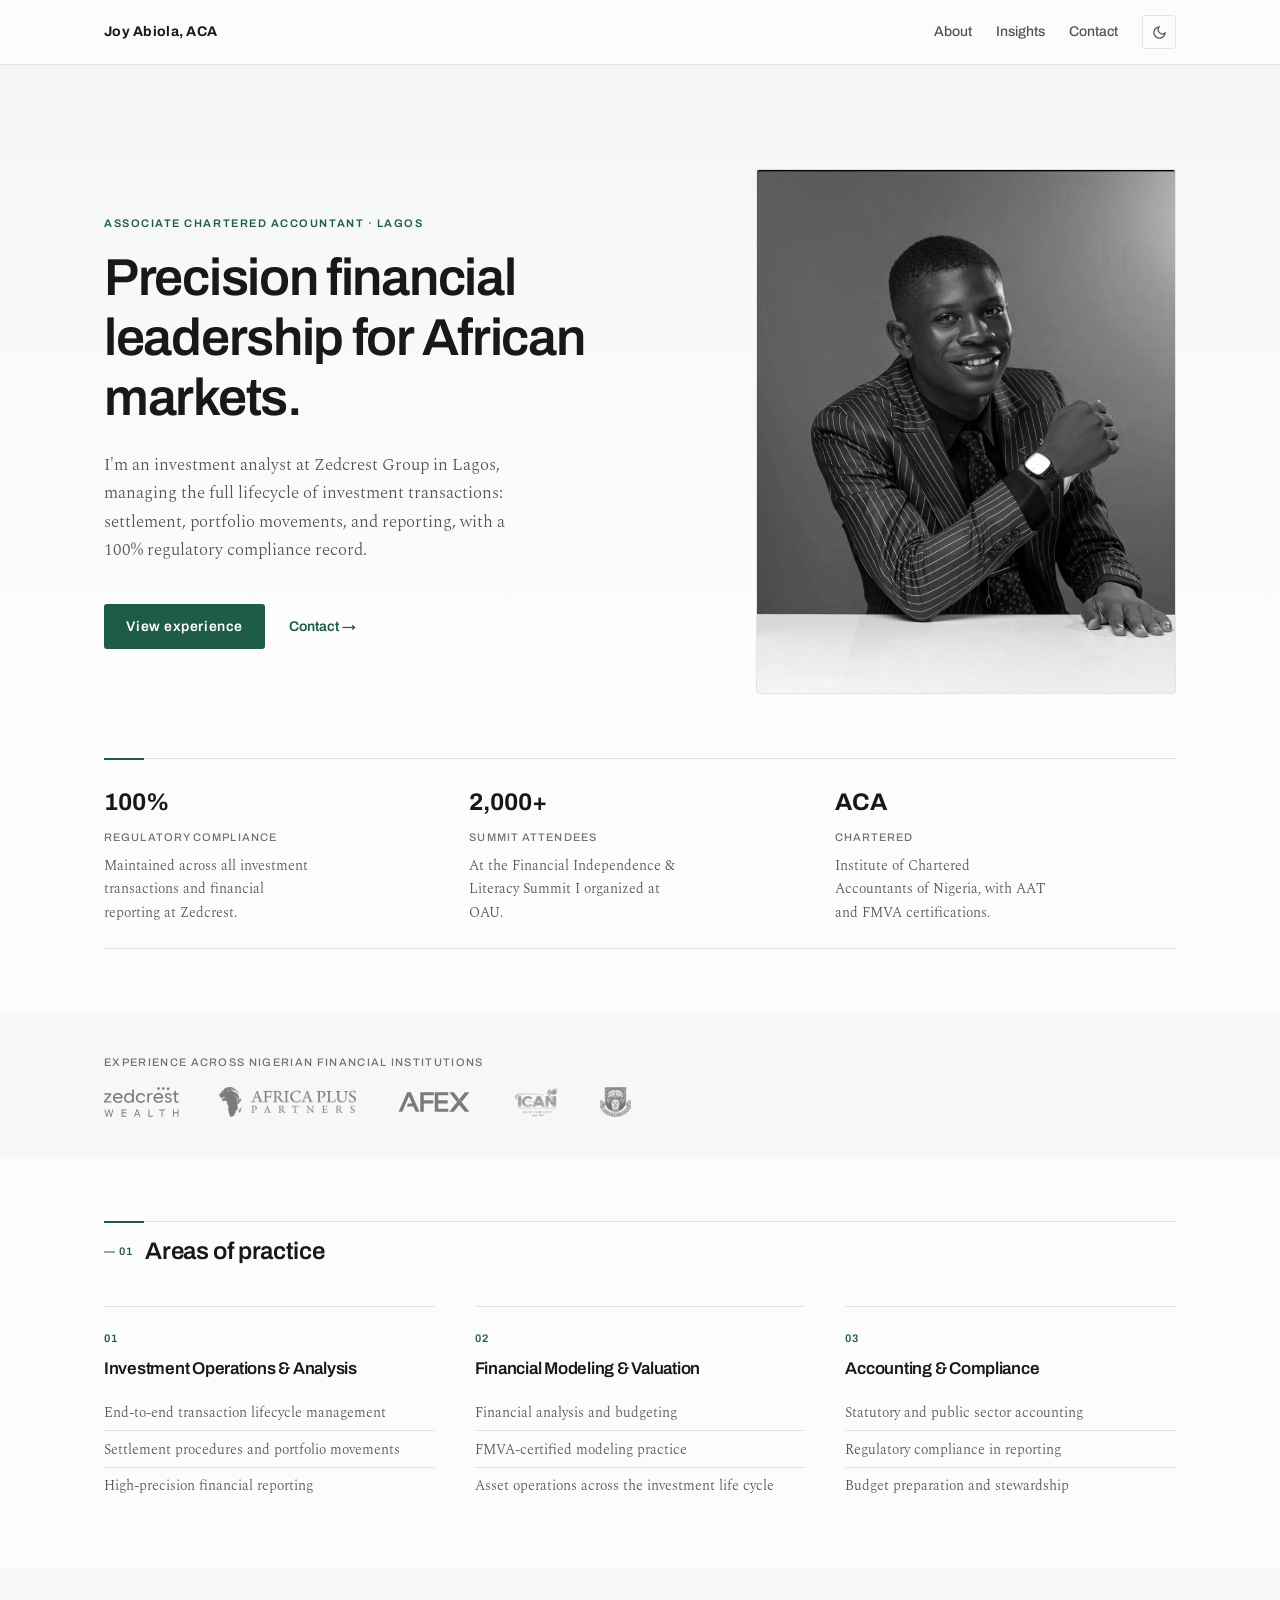
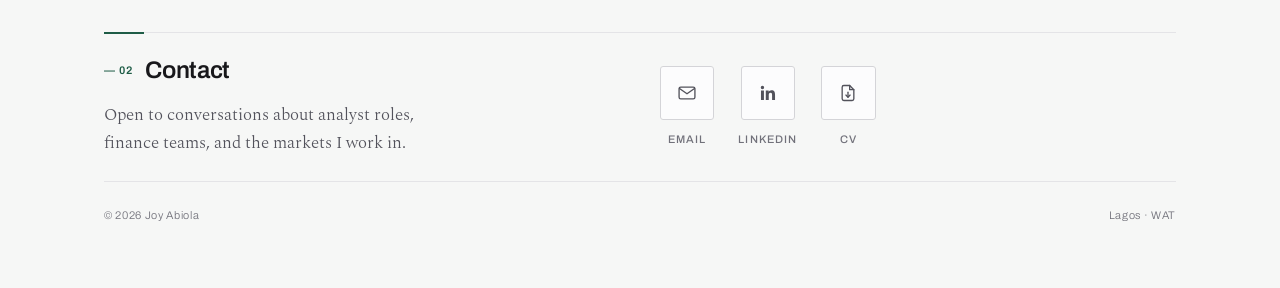
==== index.html @ 4221299c "Add real contact email and CV PDF" ====
<!DOCTYPE html>
<html lang="en">
<head>
  <meta charset="UTF-8">
  <meta name="viewport" content="width=device-width, initial-scale=1.0">
  <title>Joy Abiola, ACA — Investment Analyst, Lagos</title>
  <meta name="description" content="Joy Abiola is a chartered accountant and investment analyst at Zedcrest Group, Lagos, managing investment operations with rigorous compliance and high-precision reporting.">
  <meta property="og:title" content="Joy Abiola, ACA — Investment Analyst">
  <meta property="og:description" content="Chartered accountant and investment analyst at Zedcrest Group, Lagos.">
  <meta property="og:type" content="website">
  <link rel="icon" href="data:image/svg+xml,%3Csvg xmlns='http://www.w3.org/2000/svg' viewBox='0 0 32 32'%3E%3Crect width='32' height='32' rx='4' fill='%231e5c46'/%3E%3Ctext x='16' y='21.5' font-family='Archivo,sans-serif' font-size='13' font-weight='700' fill='white' text-anchor='middle'%3EJA%3C/text%3E%3C/svg%3E">
  <link rel="preconnect" href="https://fonts.googleapis.com">
  <link rel="preconnect" href="https://fonts.gstatic.com" crossorigin>
  <link href="https://fonts.googleapis.com/css2?family=Archivo:wght@500;600;700&family=Spectral:ital,wght@0,300;0,400;1,400&display=swap" rel="stylesheet">
  <link rel="stylesheet" href="styles.css">
  <script>
    // Apply saved theme before paint to avoid a flash.
    document.documentElement.dataset.theme = localStorage.getItem("theme") || "light";
  </script>
</head>
<body>

  <header class="site-header">
    <div class="wrap">
      <a class="wordmark" href="index.html">Joy Abiola, ACA</a>
      <nav class="site-nav" aria-label="Primary">
        <a href="about.html">About</a>
        <a href="insights.html">Insights</a>
        <a href="#contact">Contact</a>
        <button class="theme-toggle" type="button" aria-label="Toggle dark mode">
          <svg class="icon-moon" width="15" height="15" viewBox="0 0 24 24" fill="none" stroke="currentColor" stroke-width="2" stroke-linecap="round" aria-hidden="true"><path d="M21 12.8A9 9 0 1 1 11.2 3a7 7 0 0 0 9.8 9.8z"/></svg>
          <svg class="icon-sun" width="15" height="15" viewBox="0 0 24 24" fill="none" stroke="currentColor" stroke-width="2" stroke-linecap="round" aria-hidden="true"><circle cx="12" cy="12" r="4"/><path d="M12 2v2M12 20v2M4.9 4.9l1.4 1.4M17.7 17.7l1.4 1.4M2 12h2M20 12h2M4.9 19.1l1.4-1.4M17.7 6.3l1.4-1.4"/></svg>
        </button>
      </nav>
    </div>
  </header>

  <main>
    <section class="hero">
      <div class="wrap">
        <div class="hero-grid">
          <div>
            <p class="eyebrow reveal">Associate Chartered Accountant · Lagos</p>
            <h1 class="reveal">Precision financial leadership for African markets.</h1>
            <p class="lede reveal">I'm an investment analyst at Zedcrest Group in Lagos, managing the full lifecycle of investment transactions: settlement, portfolio movements, and reporting, with a 100% regulatory compliance record.</p>
            <div class="hero-actions reveal">
              <a class="btn" href="about.html">View experience</a>
              <a class="text-link" href="#contact">Contact →</a>
            </div>
          </div>
          <figure class="portrait reveal">
            <img src="assets/portrait.jpg" alt="Portrait of Joy Abiola" onerror="this.classList.add('missing')">
            <div class="portrait-fallback" aria-hidden="true">
              <span class="monogram">JA</span>
              <span class="caption">Portrait forthcoming</span>
            </div>
          </figure>
        </div>

        <dl class="stats rule-total">
          <div class="stat">
            <dt class="label">Regulatory compliance</dt>
            <dd class="value num">100%</dd>
            <dd class="context">Maintained across all investment transactions and financial reporting at Zedcrest.</dd>
          </div>
          <div class="stat">
            <dt class="label">Summit attendees</dt>
            <dd class="value num">2,000+</dd>
            <dd class="context">At the Financial Independence &amp; Literacy Summit I organized at OAU.</dd>
          </div>
          <div class="stat">
            <dt class="label">Chartered</dt>
            <dd class="value">ACA</dd>
            <dd class="context">Institute of Chartered Accountants of Nigeria, with AAT and FMVA certifications.</dd>
          </div>
        </dl>
      </div>
    </section>

    <section class="affiliations band">
      <div class="wrap">
        <p class="label">Experience across Nigerian financial institutions</p>
        <ul class="logo-row">
          <li><img src="assets/logos/zedcrest.svg" alt="Zedcrest Wealth"></li>
          <li><img src="assets/logos/africa-plus-partners.png" alt="Africa Plus Partners"></li>
          <li><img src="assets/logos/afex.svg" alt="AFEX"></li>
          <li><img src="assets/logos/ican.png" class="crest" alt="ICAN, Institute of Chartered Accountants of Nigeria"></li>
          <li><img src="assets/logos/oau.png" class="crest" alt="Obafemi Awolowo University"></li>
        </ul>
      </div>
    </section>

    <section class="section">
      <div class="wrap">
        <div class="section-head rule-total">
          <h2><span class="section-num">— 01</span>Areas of practice</h2>
        </div>
        <div class="pillars">
          <div class="pillar">
            <span class="index num">01</span>
            <h3>Investment Operations &amp; Analysis</h3>
            <ul>
              <li>End-to-end transaction lifecycle management</li>
              <li>Settlement procedures and portfolio movements</li>
              <li>High-precision financial reporting</li>
            </ul>
          </div>
          <div class="pillar">
            <span class="index num">02</span>
            <h3>Financial Modeling &amp; Valuation</h3>
            <ul>
              <li>Financial analysis and budgeting</li>
              <li>FMVA-certified modeling practice</li>
              <li>Asset operations across the investment life cycle</li>
            </ul>
          </div>
          <div class="pillar">
            <span class="index num">03</span>
            <h3>Accounting &amp; Compliance</h3>
            <ul>
              <li>Statutory and public sector accounting</li>
              <li>Regulatory compliance in reporting</li>
              <li>Budget preparation and stewardship</li>
            </ul>
          </div>
        </div>
      </div>
    </section>

    <section class="contact band" id="contact">
      <div class="wrap">
        <div class="contact-grid rule-total">
          <div>
            <h2><span class="section-num">— 02</span>Contact</h2>
            <p class="note">Open to conversations about analyst roles, finance teams, and the markets I work in.</p>
          </div>
          <div>
            <ul class="contact-icons">
              <li>
                    <a href="mailto:joyoabiola@gmail.com" aria-label="Email Joy">
                  <span class="tile"><svg width="20" height="20" viewBox="0 0 24 24" fill="none" stroke="currentColor" stroke-width="1.6" stroke-linecap="round" stroke-linejoin="round" aria-hidden="true"><rect x="2.5" y="5" width="19" height="14" rx="2"/><path d="m3 6.5 9 6.5 9-6.5"/></svg></span>
                  <span class="caption">Email</span>
                </a>
              </li>
              <li>
                <a href="https://www.linkedin.com/in/joy-abiola-a35699190" rel="noopener" aria-label="Joy on LinkedIn">
                  <span class="tile"><svg width="20" height="20" viewBox="0 0 24 24" fill="currentColor" aria-hidden="true"><path d="M20.45 20.45h-3.55v-5.57c0-1.33-.03-3.04-1.85-3.04-1.86 0-2.14 1.45-2.14 2.94v5.67H9.35V9h3.41v1.56h.05c.48-.9 1.64-1.85 3.37-1.85 3.6 0 4.27 2.37 4.27 5.46v6.28zM5.34 7.43a2.06 2.06 0 1 1 0-4.12 2.06 2.06 0 0 1 0 4.12zM7.12 20.45H3.56V9h3.56v11.45z"/></svg></span>
                  <span class="caption">LinkedIn</span>
                </a>
              </li>
              <li>
                    <a href="assets/cv-joy-abiola.pdf" download aria-label="Download Joy's CV as PDF">
                  <span class="tile"><svg width="20" height="20" viewBox="0 0 24 24" fill="none" stroke="currentColor" stroke-width="1.6" stroke-linecap="round" stroke-linejoin="round" aria-hidden="true"><path d="M14 3H7a2 2 0 0 0-2 2v14a2 2 0 0 0 2 2h10a2 2 0 0 0 2-2V8z"/><path d="M14 3v5h5"/><path d="M12 11v6"/><path d="m9.5 14.5 2.5 2.5 2.5-2.5"/></svg></span>
                  <span class="caption">CV</span>
                </a>
              </li>
            </ul>
          </div>
        </div>
        <div class="colophon">
          <span>© 2026 Joy Abiola</span>
          <span>Lagos · WAT</span>
        </div>
      </div>
    </section>
  </main>

  <script src="main.js"></script>
</body>
</html>
---- styles.css ----
/* ============================================================
   Joy Abiola, ACA — portfolio
   Tokens first; both themes share one system.
   ============================================================ */

:root {
  --bg: #fcfcfd;
  --surface: #f4f4f5;
  --border: #e4e4e7;
  --border-strong: #d4d4d8;
  --ink: #18181b;
  --ink-2: #52525b;
  --ink-3: #71717a;
  --accent: #1e5c46;
  --on-accent: #ffffff;
  --accent-soft: #eaf2ee;
  --band: #f6f7f6;
  --wash: rgba(30, 92, 70, 0.035);

  --font-display: "Archivo", sans-serif;
  --font-body: "Spectral", serif;

  --text-xs: 0.6875rem;   /* 11px — labels, eyebrows */
  --text-sm: 0.875rem;    /* 14px — nav, buttons, meta */
  --text-md: 1.0625rem;   /* 17px — body */
  --text-lg: 1.5rem;      /* 24px — section titles, stats */
  --text-xl: clamp(2.25rem, 5vw, 3.25rem); /* hero */

  --space-1: 0.5rem;
  --space-2: 1rem;
  --space-3: 1.5rem;
  --space-4: 2.5rem;
  --space-5: 4rem;
  --space-6: 6.5rem;

  --max-w: 70rem;
  --radius: 3px;
}

[data-theme="dark"] {
  --bg: #101418;
  --surface: #161b20;
  --border: #262b31;
  --border-strong: #343b42;
  --ink: #f4f4f2;
  --ink-2: #a1a1aa;
  --ink-3: #7c7c85;
  --accent: #8fbfa8;
  --on-accent: #0c1511;
  --accent-soft: #1a2420;
  --band: #141a18;
  --wash: rgba(143, 191, 168, 0.04);
}

/* ---------- base ---------- */

* { box-sizing: border-box; margin: 0; padding: 0; }

html { scroll-behavior: smooth; }

body {
  background: var(--bg);
  color: var(--ink);
  font-family: var(--font-body);
  font-size: var(--text-md);
  font-weight: 300;
  line-height: 1.65;
  -webkit-font-smoothing: antialiased;
  transition: background-color 200ms ease, color 200ms ease;
}

h1, h2, h3 {
  font-family: var(--font-display);
  font-weight: 600;
  letter-spacing: -0.015em;
  line-height: 1.15;
}

a { color: inherit; }

a:focus-visible, button:focus-visible {
  outline: 2px solid var(--accent);
  outline-offset: 3px;
  border-radius: 2px;
}

.wrap {
  max-width: var(--max-w);
  margin: 0 auto;
  padding: 0 var(--space-3);
}

/* Ledger rules — a single hairline opens each section, with a short
   accent tick marking its start; hairlines carry rows of figures. */
.rule-total {
  border-top: 1px solid var(--border);
  position: relative;
}
.rule-total::after {
  content: "";
  position: absolute;
  top: -1px;
  left: 0;
  width: 2.5rem;
  border-top: 2px solid var(--accent);
}

.eyebrow {
  font-family: var(--font-display);
  font-size: var(--text-xs);
  font-weight: 600;
  letter-spacing: 0.14em;
  text-transform: uppercase;
  color: var(--accent);
}

.num { font-variant-numeric: tabular-nums; }

/* ---------- header ---------- */

.site-header {
  border-bottom: 1px solid var(--border);
  background: var(--bg);
}

.site-header .wrap {
  display: flex;
  align-items: center;
  gap: var(--space-3);
  height: 4rem;
}

.wordmark {
  font-family: var(--font-display);
  font-size: var(--text-sm);
  font-weight: 700;
  letter-spacing: 0.02em;
  text-decoration: none;
  margin-right: auto;
  white-space: nowrap;
}

.site-nav {
  display: flex;
  align-items: center;
  gap: var(--space-3);
}

.site-nav a {
  font-family: var(--font-display);
  font-size: var(--text-sm);
  font-weight: 500;
  text-decoration: none;
  color: var(--ink-2);
  transition: color 150ms ease;
}

.site-nav a:hover { color: var(--ink); }

.site-nav a[aria-current="page"] { color: var(--ink); }

.theme-toggle {
  display: inline-flex;
  align-items: center;
  justify-content: center;
  width: 2.1rem;
  height: 2.1rem;
  border: 1px solid var(--border);
  border-radius: var(--radius);
  background: transparent;
  color: var(--ink-2);
  cursor: pointer;
  transition: border-color 150ms ease, color 150ms ease;
}

.theme-toggle:hover { border-color: var(--border-strong); color: var(--ink); }

.theme-toggle .icon-sun { display: none; }
[data-theme="dark"] .theme-toggle .icon-sun { display: block; }
[data-theme="dark"] .theme-toggle .icon-moon { display: none; }

/* ---------- buttons ---------- */

.btn {
  display: inline-block;
  font-family: var(--font-display);
  font-size: var(--text-sm);
  font-weight: 600;
  letter-spacing: 0.04em;
  text-decoration: none;
  padding: 0.7rem 1.4rem;
  border-radius: var(--radius);
  background: var(--accent);
  color: var(--on-accent);
  transition: opacity 150ms ease, transform 150ms ease;
}

.btn:hover { opacity: 0.9; }
.btn:active { transform: translateY(1px); }

.btn-quiet {
  background: transparent;
  color: var(--ink);
  border: 1px solid var(--border-strong);
}

.btn-quiet:hover { border-color: var(--ink-3); opacity: 1; }

.text-link {
  font-family: var(--font-display);
  font-size: var(--text-sm);
  font-weight: 600;
  color: var(--accent);
  text-decoration: none;
}

.text-link:hover { text-decoration: underline; text-underline-offset: 3px; }

/* ---------- hero ---------- */

.hero {
  padding: var(--space-6) 0 var(--space-5);
  background: linear-gradient(180deg, var(--wash), transparent 60%);
}

/* Tinted bands — alternating section backgrounds, full-bleed */
.band { background: var(--band); }

.hero-grid {
  display: grid;
  grid-template-columns: 7fr 5fr;
  gap: var(--space-5);
  align-items: center;
}

.hero .eyebrow { margin-bottom: var(--space-2); }

.hero h1 {
  font-size: var(--text-xl);
  letter-spacing: -0.025em;
  margin-bottom: var(--space-3);
  max-width: 18ch;
}

.hero .lede {
  color: var(--ink-2);
  max-width: 46ch;
  margin-bottom: var(--space-4);
}

.hero-actions {
  display: flex;
  align-items: center;
  gap: var(--space-3);
  flex-wrap: wrap;
}

.portrait {
  position: relative;
  aspect-ratio: 4 / 5;
  background: var(--surface);
  border: 1px solid var(--border);
  border-radius: var(--radius);
  overflow: hidden;
  display: flex;
  align-items: center;
  justify-content: center;
}

.portrait img {
  width: 100%;
  height: 100%;
  object-fit: cover;
  filter: grayscale(100%) contrast(1.03);
}

.portrait-fallback {
  position: absolute;
  inset: 0;
  display: flex;
  flex-direction: column;
  align-items: center;
  justify-content: center;
  gap: var(--space-1);
  color: var(--ink-3);
}

.portrait-fallback .monogram {
  font-family: var(--font-display);
  font-size: 3rem;
  font-weight: 700;
  letter-spacing: 0.02em;
  color: var(--accent);
}

.portrait-fallback .caption {
  font-family: var(--font-display);
  font-size: var(--text-xs);
  letter-spacing: 0.12em;
  text-transform: uppercase;
}

.portrait img ~ .portrait-fallback { display: none; }
.portrait img.missing { display: none; }
.portrait img.missing ~ .portrait-fallback { display: flex; }

/* ---------- stat row (ledger line) ---------- */

.stats {
  margin-top: var(--space-5);
  padding-top: var(--space-3);
  padding-bottom: var(--space-3);
  border-bottom: 1px solid var(--border);
  display: grid;
  grid-template-columns: repeat(3, 1fr);
  gap: var(--space-3);
}

.stat { display: flex; flex-direction: column; }
.stat .value { order: -1; } /* figure above its label, ledger-style */

.stat .value {
  font-family: var(--font-display);
  font-size: var(--text-lg);
  font-weight: 700;
  font-variant-numeric: tabular-nums;
}

.stat .label {
  font-family: var(--font-display);
  font-size: var(--text-xs);
  font-weight: 500;
  letter-spacing: 0.1em;
  text-transform: uppercase;
  color: var(--ink-3);
  margin-top: 0.35rem;
}

.stat .context {
  font-size: var(--text-sm);
  color: var(--ink-2);
  margin-top: var(--space-1);
  max-width: 30ch;
}

/* ---------- affiliations ---------- */

.affiliations { padding: var(--space-4) 0; }

.affiliations .label {
  font-family: var(--font-display);
  font-size: var(--text-xs);
  font-weight: 500;
  letter-spacing: 0.12em;
  text-transform: uppercase;
  color: var(--ink-3);
  margin-bottom: var(--space-2);
}

.affiliations ul {
  list-style: none;
  display: flex;
  flex-wrap: wrap;
  column-gap: var(--space-4);
  row-gap: var(--space-2);
}

.affiliations li {
  font-family: var(--font-display);
  font-size: var(--text-sm);
  font-weight: 600;
  letter-spacing: 0.06em;
  text-transform: uppercase;
  color: var(--ink-2);
}

/* Mixed-style brand marks unified as ink silhouettes; white in dark mode */
.logo-row { align-items: center; }

.logo-row img {
  display: block;
  height: 1.9rem;
  width: auto;
  filter: grayscale(1) brightness(0) opacity(0.5);
  transition: filter 150ms ease;
}

.logo-row li:hover img { filter: grayscale(1) brightness(0) opacity(0.8); }

[data-theme="dark"] .logo-row img {
  filter: grayscale(1) brightness(0) invert(1) opacity(0.55);
}

[data-theme="dark"] .logo-row li:hover img {
  filter: grayscale(1) brightness(0) invert(1) opacity(0.85);
}

/* Detailed crests lose legibility as flat silhouettes — keep their
   internal contrast, just desaturated (inverted to light in dark mode) */
.logo-row img.crest { filter: grayscale(1) opacity(0.55); }
.logo-row li:hover img.crest { filter: grayscale(1) opacity(0.85); }

[data-theme="dark"] .logo-row img.crest {
  filter: grayscale(1) invert(1) opacity(0.6);
}

[data-theme="dark"] .logo-row li:hover img.crest {
  filter: grayscale(1) invert(1) opacity(0.9);
}

/* ---------- sections ---------- */

.section { padding: var(--space-5) 0; }

.section-head {
  display: flex;
  align-items: baseline;
  justify-content: space-between;
  gap: var(--space-3);
  padding-top: var(--space-2);
  margin-bottom: var(--space-4);
}

.section-head h2 { font-size: var(--text-lg); }

.section-num {
  font-family: var(--font-display);
  font-size: var(--text-xs);
  font-weight: 600;
  letter-spacing: 0.1em;
  color: var(--accent);
  font-variant-numeric: tabular-nums;
  margin-right: 0.75rem;
  vertical-align: 0.35em;
}

/* ---------- competencies ---------- */

.pillars {
  display: grid;
  grid-template-columns: repeat(3, 1fr);
  gap: var(--space-4);
}

.pillar {
  border-top: 1px solid var(--border);
  padding-top: var(--space-2);
}

.pillar .index {
  font-family: var(--font-display);
  font-size: var(--text-xs);
  font-weight: 600;
  letter-spacing: 0.1em;
  color: var(--accent);
  font-variant-numeric: tabular-nums;
}

.pillar h3 {
  font-size: var(--text-md);
  margin: var(--space-1) 0 var(--space-2);
}

.pillar ul { list-style: none; }

.pillar li {
  font-size: var(--text-sm);
  color: var(--ink-2);
  padding: 0.4rem 0;
  border-bottom: 1px solid var(--border);
}

.pillar li:last-child { border-bottom: none; }

/* ---------- about: intro ---------- */

.about-intro {
  display: grid;
  grid-template-columns: 5fr 7fr;
  gap: var(--space-5);
  align-items: start;
}

.pull-quote {
  font-family: var(--font-body);
  font-style: italic;
  font-weight: 400;
  font-size: var(--text-lg);
  line-height: 1.4;
  color: var(--ink);
  border-left: 2px solid var(--accent);
  padding-left: var(--space-3);
}

.pull-quote cite {
  display: block;
  margin-top: var(--space-2);
  font-style: normal;
}

.pull-quote cite a {
  font-family: var(--font-display);
  font-size: var(--text-xs);
  font-weight: 600;
  letter-spacing: 0.08em;
  text-transform: uppercase;
  color: var(--ink-3);
  text-decoration: none;
}

.pull-quote cite a:hover { color: var(--accent); }

.about-narrative p { margin-bottom: var(--space-3); color: var(--ink-2); }
.about-narrative p:first-child { color: var(--ink); }


/* ---------- about: timeline ---------- */

.timeline { list-style: none; }

.timeline > li {
  display: grid;
  grid-template-columns: 3fr 9fr;
  gap: var(--space-3);
  padding: var(--space-3) 0;
  border-top: 1px solid var(--border);
}

.timeline .when {
  font-family: var(--font-display);
  font-size: var(--text-sm);
  font-weight: 600;
  color: var(--ink-3);
  letter-spacing: 0.04em;
  font-variant-numeric: tabular-nums;
}

.timeline h3 { font-size: var(--text-md); }

.timeline .org {
  font-family: var(--font-display);
  font-size: var(--text-sm);
  font-weight: 500;
  color: var(--accent);
  margin-top: 0.15rem;
}

.timeline ul {
  list-style: none;
  margin-top: var(--space-1);
}

.timeline ul li {
  font-size: var(--text-sm);
  color: var(--ink-2);
  padding: 0.25rem 0;
}

/* ---------- recognition ledger & insights ---------- */

.rec-tag {
  font-family: var(--font-display);
  font-size: var(--text-xs);
  font-weight: 600;
  letter-spacing: 0.12em;
  text-transform: uppercase;
  color: var(--accent);
}

/* Recognition rows with photo evidence: tag | content | thumbnails */
.timeline > li.has-photos { grid-template-columns: 3fr 6fr 3fr; }

.row-photos {
  display: flex;
  gap: var(--space-1);
  justify-content: flex-end;
  align-items: flex-start;
  flex-wrap: wrap;
}

.row-photos img {
  width: 4.5rem;
  height: 4.5rem;
  object-fit: cover;
  border: 1px solid var(--border);
  border-radius: var(--radius);
  filter: grayscale(100%) contrast(1.03);
  transition: filter 200ms ease, transform 200ms ease;
}

.row-photos img:hover {
  filter: grayscale(0%);
  transform: scale(1.04);
}

.row-photos img { cursor: zoom-in; }

/* ---------- lightbox ---------- */

.lightbox {
  position: fixed;
  inset: 0;
  z-index: 100;
  display: none;
  align-items: center;
  justify-content: center;
  gap: var(--space-2);
  padding: var(--space-3);
  background: rgba(10, 12, 14, 0.88);
}

.lightbox.open { display: flex; }

.lightbox figure {
  display: flex;
  flex-direction: column;
  align-items: center;
  gap: var(--space-2);
  max-width: min(64rem, 90vw);
}

.lightbox img {
  max-width: 100%;
  max-height: 80vh;
  border-radius: var(--radius);
}

.lightbox figcaption {
  font-family: var(--font-display);
  font-size: var(--text-sm);
  color: #d4d4d8;
  text-align: center;
  max-width: 52ch;
}

.lightbox button {
  background: transparent;
  border: 1px solid rgba(255, 255, 255, 0.3);
  border-radius: var(--radius);
  color: #f4f4f2;
  font-size: 1.1rem;
  line-height: 1;
  width: 2.5rem;
  height: 2.5rem;
  cursor: pointer;
  flex-shrink: 0;
  transition: border-color 150ms ease;
}

.lightbox button:hover { border-color: rgba(255, 255, 255, 0.7); }

.lightbox .lightbox-close {
  position: absolute;
  top: var(--space-3);
  right: var(--space-3);
  font-size: 1.5rem;
}

@media (max-width: 40rem) {
  .lightbox .lightbox-prev, .lightbox .lightbox-next {
    position: absolute;
    bottom: var(--space-3);
  }
  .lightbox .lightbox-prev { left: var(--space-3); }
  .lightbox .lightbox-next { right: var(--space-3); }
}

.article-feature .article-tag { margin-bottom: var(--space-2); }

.article-feature h3 {
  font-size: clamp(1.5rem, 3vw, 2rem);
  max-width: 24ch;
  margin-bottom: var(--space-2);
}

.article-feature .excerpt {
  color: var(--ink-2);
  max-width: 52ch;
  margin-bottom: var(--space-2);
}

.article-feature .meta {
  font-family: var(--font-display);
  font-size: var(--text-xs);
  letter-spacing: 0.08em;
  text-transform: uppercase;
  color: var(--ink-3);
  margin-bottom: var(--space-3);
}

/* ---------- contact ---------- */

.contact {
  padding: var(--space-5) 0 var(--space-4);
}

.contact-grid {
  display: grid;
  grid-template-columns: 6fr 6fr;
  gap: var(--space-4);
  /* bounded by rules on both sides, so pad symmetrically; keeps the
     rule-to-heading gap close to the other sections' rhythm */
  padding: var(--space-3) 0;
  align-items: center;
}

.contact h2 { font-size: var(--text-lg); margin-bottom: var(--space-2); }

.contact .note { color: var(--ink-2); max-width: 40ch; }

.contact-icons {
  list-style: none;
  display: flex;
  gap: var(--space-3);
  flex-wrap: wrap;
}

.contact-icons a {
  display: flex;
  flex-direction: column;
  align-items: center;
  gap: 0.6rem;
  text-decoration: none;
}

.contact-icons .tile {
  display: flex;
  align-items: center;
  justify-content: center;
  width: 3.4rem;
  height: 3.4rem;
  border: 1px solid var(--border-strong);
  border-radius: var(--radius);
  color: var(--ink-2);
  background: var(--bg);
  transition: color 150ms ease, border-color 150ms ease, transform 150ms ease;
}

.contact-icons a:hover .tile {
  color: var(--accent);
  border-color: var(--accent);
  transform: translateY(-2px);
}

.contact-icons .caption {
  font-family: var(--font-display);
  font-size: var(--text-xs);
  font-weight: 500;
  letter-spacing: 0.1em;
  text-transform: uppercase;
  color: var(--ink-3);
}

.contact-icons a:hover .caption { color: var(--ink); }


.colophon {
  padding: var(--space-3) 0;
  border-top: 1px solid var(--border);
  display: flex;
  justify-content: space-between;
  gap: var(--space-2);
  font-family: var(--font-display);
  font-size: var(--text-xs);
  letter-spacing: 0.06em;
  color: var(--ink-3);
}

/* ---------- reveal on load ---------- */

@keyframes rise {
  from { opacity: 0; transform: translateY(12px); }
  to { opacity: 1; transform: none; }
}

.reveal { animation: rise 480ms ease-out both; }
.reveal:nth-child(2) { animation-delay: 70ms; }
.reveal:nth-child(3) { animation-delay: 140ms; }
.reveal:nth-child(4) { animation-delay: 210ms; }
.reveal:nth-child(5) { animation-delay: 280ms; }

@media (prefers-reduced-motion: reduce) {
  html { scroll-behavior: auto; }
  .reveal { animation: none; }
  * { transition: none !important; }
}

/* ---------- responsive ---------- */

@media (max-width: 40rem) {
  .hero { padding: var(--space-4) 0; }
  .hero-grid { grid-template-columns: 1fr; gap: var(--space-4); }
  .hero-grid .portrait { order: -1; max-width: 16rem; }
  .stats { grid-template-columns: 1fr; gap: var(--space-3); }
  .pillars { grid-template-columns: 1fr; }
  .about-intro { grid-template-columns: 1fr; gap: var(--space-3); }
  .timeline > li { grid-template-columns: 1fr; gap: var(--space-1); }
  .timeline > li.has-photos { grid-template-columns: 1fr; }
  .row-photos { justify-content: flex-start; }
  .contact-grid { grid-template-columns: 1fr; }
  .site-nav { gap: var(--space-2); }
}
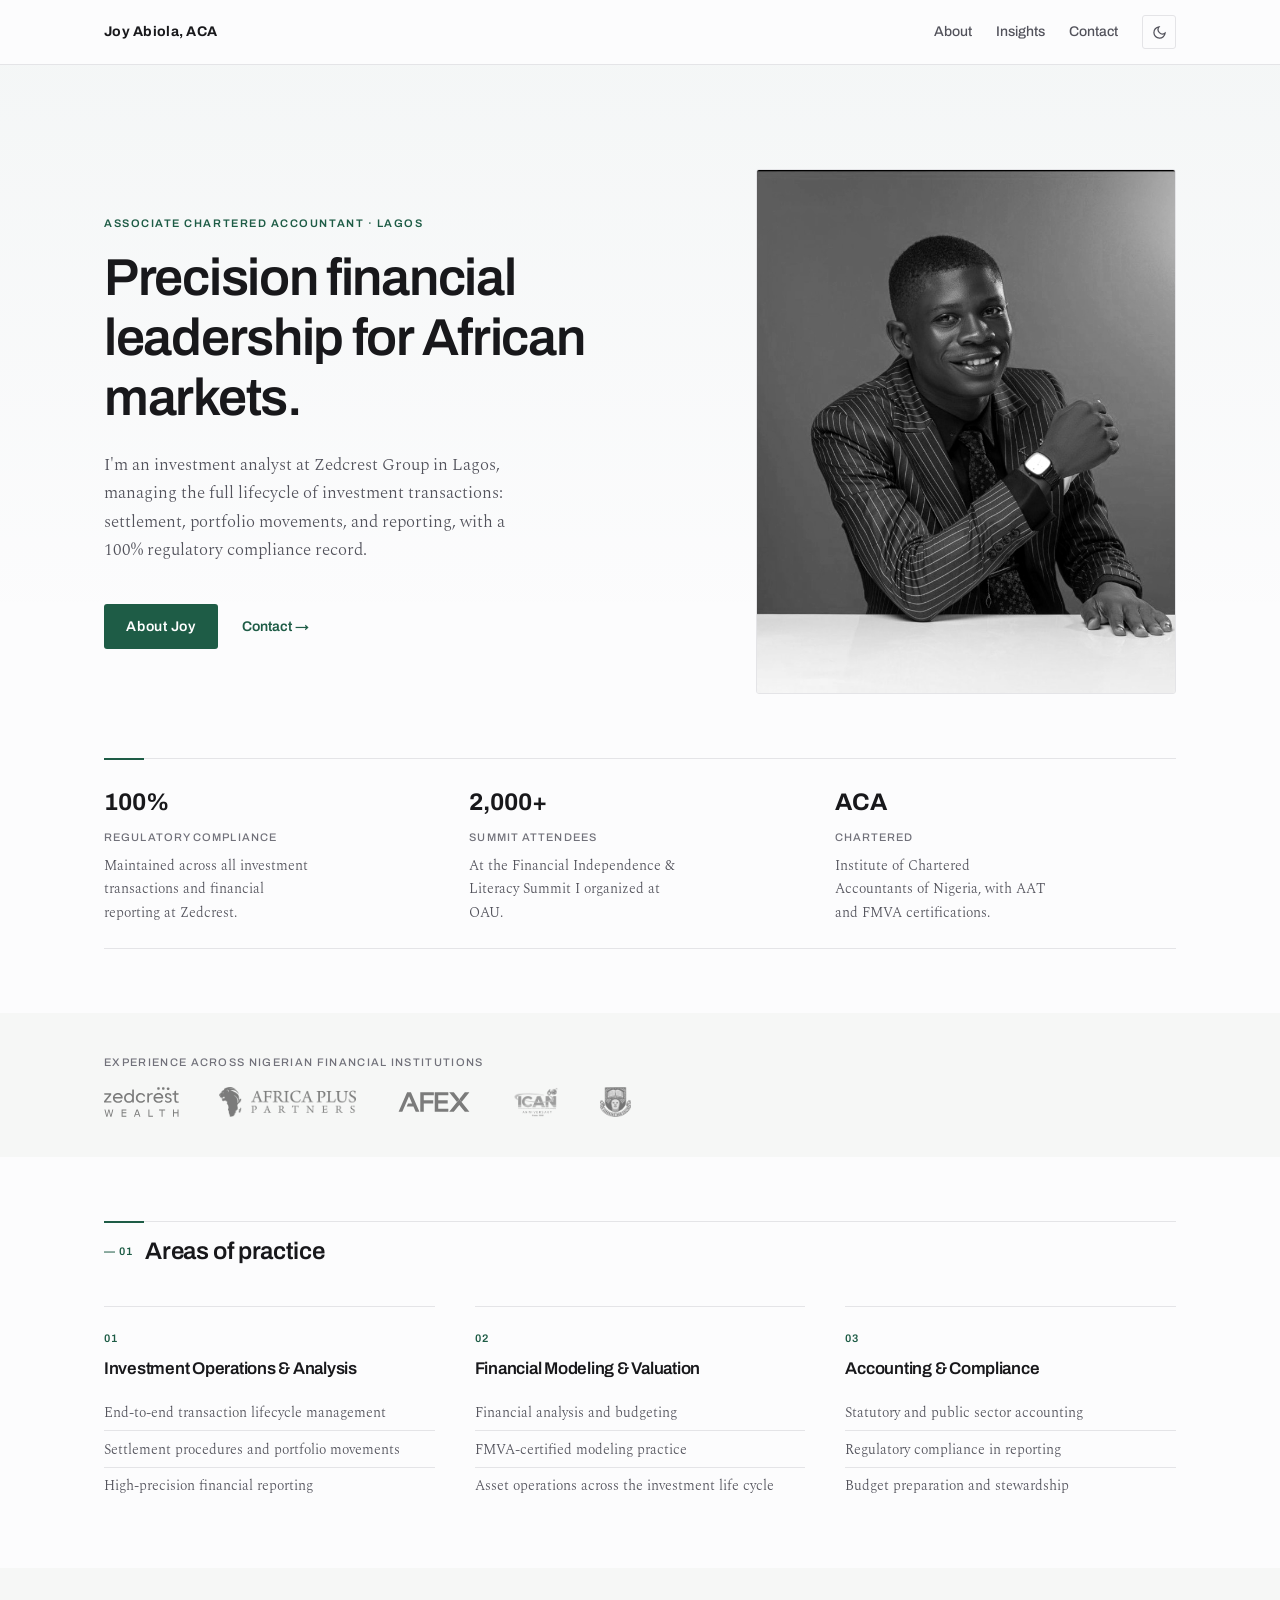
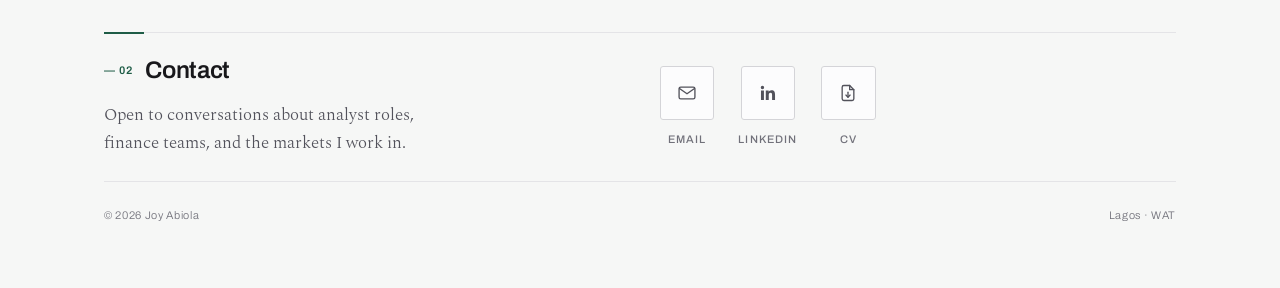
==== commit 2e368269: "Rename hero button to About Joy" ====
--- a/index.html
+++ b/index.html
@@ -44,7 +44,7 @@
             <h1 class="reveal">Precision financial leadership for African markets.</h1>
             <p class="lede reveal">I'm an investment analyst at Zedcrest Group in Lagos, managing the full lifecycle of investment transactions: settlement, portfolio movements, and reporting, with a 100% regulatory compliance record.</p>
             <div class="hero-actions reveal">
-              <a class="btn" href="about.html">View experience</a>
+              <a class="btn" href="about.html">About Joy</a>
               <a class="text-link" href="#contact">Contact →</a>
             </div>
           </div>
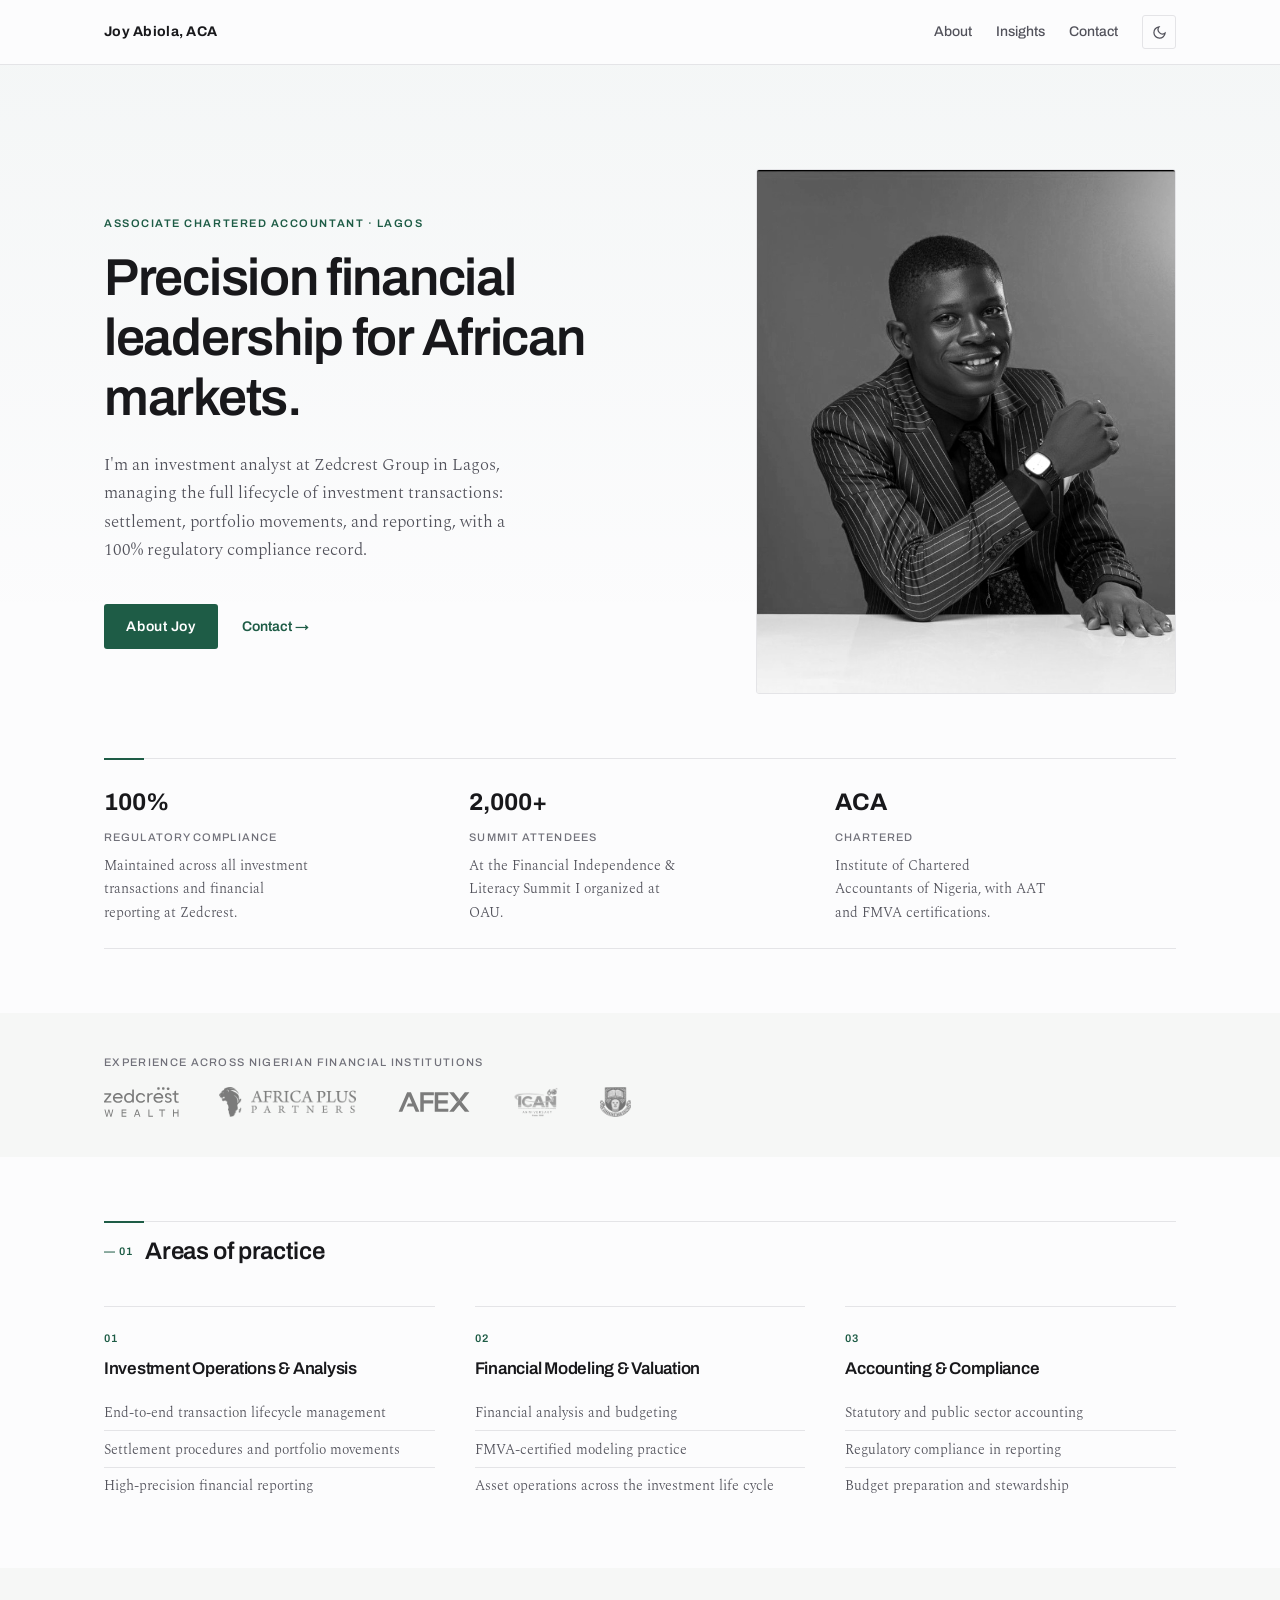
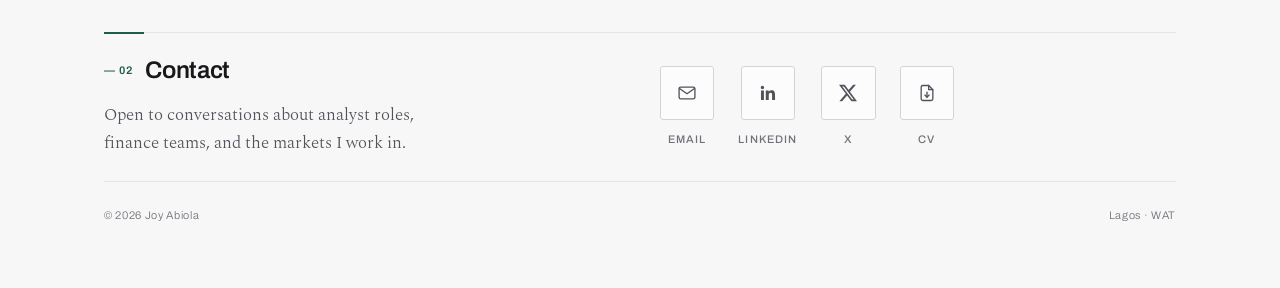
==== commit 21e7a1ea: "Crossfade second hero portrait; add X contact tile" ====
--- a/index.html
+++ b/index.html
@@ -12,7 +12,7 @@
   <link rel="preconnect" href="https://fonts.googleapis.com">
   <link rel="preconnect" href="https://fonts.gstatic.com" crossorigin>
   <link href="https://fonts.googleapis.com/css2?family=Archivo:wght@500;600;700&family=Spectral:ital,wght@0,300;0,400;1,400&display=swap" rel="stylesheet">
-  <link rel="stylesheet" href="styles.css">
+  <link rel="stylesheet" href="styles-20260718c.css">
   <script>
     // Apply saved theme before paint to avoid a flash.
     document.documentElement.dataset.theme = localStorage.getItem("theme") || "light";
@@ -50,6 +50,7 @@
           </div>
           <figure class="portrait reveal">
             <img src="assets/portrait.jpg" alt="Portrait of Joy Abiola" onerror="this.classList.add('missing')">
+            <img class="portrait-alt" src="assets/portrait-2.jpg" alt="" aria-hidden="true">
             <div class="portrait-fallback" aria-hidden="true">
               <span class="monogram">JA</span>
               <span class="caption">Portrait forthcoming</span>
@@ -149,6 +150,12 @@
                 </a>
               </li>
               <li>
+                <a href="https://x.com/Legbetiofficial" rel="noopener" aria-label="Joy on X">
+                  <span class="tile"><svg width="18" height="18" viewBox="0 0 24 24" fill="currentColor" aria-hidden="true"><path d="M18.9 1.15h3.68l-8.04 9.19L24 22.85h-7.41l-5.8-7.58-6.64 7.58H.47l8.6-9.83L0 1.15h7.59l5.24 6.93zm-1.29 19.5h2.04L6.49 3.24H4.3z"/></svg></span>
+                  <span class="caption">X</span>
+                </a>
+              </li>
+              <li>
                     <a href="assets/cv-joy-abiola.pdf" download aria-label="Download Joy's CV as PDF">
                   <span class="tile"><svg width="20" height="20" viewBox="0 0 24 24" fill="none" stroke="currentColor" stroke-width="1.6" stroke-linecap="round" stroke-linejoin="round" aria-hidden="true"><path d="M14 3H7a2 2 0 0 0-2 2v14a2 2 0 0 0 2 2h10a2 2 0 0 0 2-2V8z"/><path d="M14 3v5h5"/><path d="M12 11v6"/><path d="m9.5 14.5 2.5 2.5 2.5-2.5"/></svg></span>
                   <span class="caption">CV</span>
@@ -165,6 +172,6 @@
     </section>
   </main>
 
-  <script src="main.js"></script>
+  <script src="main-20260718c.js"></script>
 </body>
 </html>
--- a/styles-20260718c.css
+++ b/styles-20260718c.css
@@ -0,0 +1,799 @@
+/* ============================================================
+   Joy Abiola, ACA — portfolio
+   Tokens first; both themes share one system.
+   ============================================================ */
+
+:root {
+  --bg: #fcfcfd;
+  --surface: #f4f4f5;
+  --border: #e4e4e7;
+  --border-strong: #d4d4d8;
+  --ink: #18181b;
+  --ink-2: #52525b;
+  --ink-3: #71717a;
+  --accent: #1e5c46;
+  --on-accent: #ffffff;
+  --accent-soft: #eaf2ee;
+  --band: #f6f7f6;
+  --wash: rgba(30, 92, 70, 0.035);
+
+  --font-display: "Archivo", sans-serif;
+  --font-body: "Spectral", serif;
+
+  --text-xs: 0.6875rem;   /* 11px — labels, eyebrows */
+  --text-sm: 0.875rem;    /* 14px — nav, buttons, meta */
+  --text-md: 1.0625rem;   /* 17px — body */
+  --text-lg: 1.5rem;      /* 24px — section titles, stats */
+  --text-xl: clamp(2.25rem, 5vw, 3.25rem); /* hero */
+
+  --space-1: 0.5rem;
+  --space-2: 1rem;
+  --space-3: 1.5rem;
+  --space-4: 2.5rem;
+  --space-5: 4rem;
+  --space-6: 6.5rem;
+
+  --max-w: 70rem;
+  --radius: 3px;
+}
+
+[data-theme="dark"] {
+  --bg: #101418;
+  --surface: #161b20;
+  --border: #262b31;
+  --border-strong: #343b42;
+  --ink: #f4f4f2;
+  --ink-2: #a1a1aa;
+  --ink-3: #7c7c85;
+  --accent: #8fbfa8;
+  --on-accent: #0c1511;
+  --accent-soft: #1a2420;
+  --band: #141a18;
+  --wash: rgba(143, 191, 168, 0.04);
+}
+
+/* ---------- base ---------- */
+
+* { box-sizing: border-box; margin: 0; padding: 0; }
+
+html { scroll-behavior: smooth; }
+
+body {
+  background: var(--bg);
+  color: var(--ink);
+  font-family: var(--font-body);
+  font-size: var(--text-md);
+  font-weight: 300;
+  line-height: 1.65;
+  -webkit-font-smoothing: antialiased;
+  transition: background-color 200ms ease, color 200ms ease;
+}
+
+h1, h2, h3 {
+  font-family: var(--font-display);
+  font-weight: 600;
+  letter-spacing: -0.015em;
+  line-height: 1.15;
+}
+
+a { color: inherit; }
+
+a:focus-visible, button:focus-visible {
+  outline: 2px solid var(--accent);
+  outline-offset: 3px;
+  border-radius: 2px;
+}
+
+.wrap {
+  max-width: var(--max-w);
+  margin: 0 auto;
+  padding: 0 var(--space-3);
+}
+
+/* Ledger rules — a single hairline opens each section, with a short
+   accent tick marking its start; hairlines carry rows of figures. */
+.rule-total {
+  border-top: 1px solid var(--border);
+  position: relative;
+}
+.rule-total::after {
+  content: "";
+  position: absolute;
+  top: -1px;
+  left: 0;
+  width: 2.5rem;
+  border-top: 2px solid var(--accent);
+}
+
+.eyebrow {
+  font-family: var(--font-display);
+  font-size: var(--text-xs);
+  font-weight: 600;
+  letter-spacing: 0.14em;
+  text-transform: uppercase;
+  color: var(--accent);
+}
+
+.num { font-variant-numeric: tabular-nums; }
+
+/* ---------- header ---------- */
+
+.site-header {
+  border-bottom: 1px solid var(--border);
+  background: var(--bg);
+}
+
+.site-header .wrap {
+  display: flex;
+  align-items: center;
+  gap: var(--space-3);
+  height: 4rem;
+}
+
+.wordmark {
+  font-family: var(--font-display);
+  font-size: var(--text-sm);
+  font-weight: 700;
+  letter-spacing: 0.02em;
+  text-decoration: none;
+  margin-right: auto;
+  white-space: nowrap;
+}
+
+.site-nav {
+  display: flex;
+  align-items: center;
+  gap: var(--space-3);
+}
+
+.site-nav a {
+  font-family: var(--font-display);
+  font-size: var(--text-sm);
+  font-weight: 500;
+  text-decoration: none;
+  color: var(--ink-2);
+  transition: color 150ms ease;
+}
+
+.site-nav a:hover { color: var(--ink); }
+
+.site-nav a[aria-current="page"] { color: var(--ink); }
+
+.theme-toggle {
+  display: inline-flex;
+  align-items: center;
+  justify-content: center;
+  width: 2.1rem;
+  height: 2.1rem;
+  border: 1px solid var(--border);
+  border-radius: var(--radius);
+  background: transparent;
+  color: var(--ink-2);
+  cursor: pointer;
+  transition: border-color 150ms ease, color 150ms ease;
+}
+
+.theme-toggle:hover { border-color: var(--border-strong); color: var(--ink); }
+
+.theme-toggle .icon-sun { display: none; }
+[data-theme="dark"] .theme-toggle .icon-sun { display: block; }
+[data-theme="dark"] .theme-toggle .icon-moon { display: none; }
+
+/* ---------- buttons ---------- */
+
+.btn {
+  display: inline-block;
+  font-family: var(--font-display);
+  font-size: var(--text-sm);
+  font-weight: 600;
+  letter-spacing: 0.04em;
+  text-decoration: none;
+  padding: 0.7rem 1.4rem;
+  border-radius: var(--radius);
+  background: var(--accent);
+  color: var(--on-accent);
+  transition: opacity 150ms ease, transform 150ms ease;
+}
+
+.btn:hover { opacity: 0.9; }
+.btn:active { transform: translateY(1px); }
+
+.btn-quiet {
+  background: transparent;
+  color: var(--ink);
+  border: 1px solid var(--border-strong);
+}
+
+.btn-quiet:hover { border-color: var(--ink-3); opacity: 1; }
+
+.text-link {
+  font-family: var(--font-display);
+  font-size: var(--text-sm);
+  font-weight: 600;
+  color: var(--accent);
+  text-decoration: none;
+}
+
+.text-link:hover { text-decoration: underline; text-underline-offset: 3px; }
+
+/* ---------- hero ---------- */
+
+.hero {
+  padding: var(--space-6) 0 var(--space-5);
+  background: linear-gradient(180deg, var(--wash), transparent 60%);
+}
+
+/* Tinted bands — alternating section backgrounds, full-bleed */
+.band { background: var(--band); }
+
+.hero-grid {
+  display: grid;
+  grid-template-columns: 7fr 5fr;
+  gap: var(--space-5);
+  align-items: center;
+}
+
+.hero .eyebrow { margin-bottom: var(--space-2); }
+
+.hero h1 {
+  font-size: var(--text-xl);
+  letter-spacing: -0.025em;
+  margin-bottom: var(--space-3);
+  max-width: 18ch;
+}
+
+.hero .lede {
+  color: var(--ink-2);
+  max-width: 46ch;
+  margin-bottom: var(--space-4);
+}
+
+.hero-actions {
+  display: flex;
+  align-items: center;
+  gap: var(--space-3);
+  flex-wrap: wrap;
+}
+
+.portrait {
+  position: relative;
+  aspect-ratio: 4 / 5;
+  background: var(--surface);
+  border: 1px solid var(--border);
+  border-radius: var(--radius);
+  overflow: hidden;
+  display: flex;
+  align-items: center;
+  justify-content: center;
+}
+
+.portrait img {
+  width: 100%;
+  height: 100%;
+  object-fit: cover;
+  filter: grayscale(100%) contrast(1.03);
+}
+
+.portrait-fallback {
+  position: absolute;
+  inset: 0;
+  display: flex;
+  flex-direction: column;
+  align-items: center;
+  justify-content: center;
+  gap: var(--space-1);
+  color: var(--ink-3);
+}
+
+.portrait-fallback .monogram {
+  font-family: var(--font-display);
+  font-size: 3rem;
+  font-weight: 700;
+  letter-spacing: 0.02em;
+  color: var(--accent);
+}
+
+.portrait-fallback .caption {
+  font-family: var(--font-display);
+  font-size: var(--text-xs);
+  letter-spacing: 0.12em;
+  text-transform: uppercase;
+}
+
+/* Second portrait crossfades over the first */
+.portrait .portrait-alt {
+  position: absolute;
+  inset: 0;
+  opacity: 0;
+  transition: opacity 1400ms ease;
+}
+
+.portrait .portrait-alt.show { opacity: 1; }
+
+@media (prefers-reduced-motion: reduce) {
+  .portrait .portrait-alt { display: none; }
+}
+
+.portrait img ~ .portrait-fallback { display: none; }
+.portrait img.missing { display: none; }
+.portrait img.missing ~ .portrait-fallback { display: flex; }
+
+/* ---------- stat row (ledger line) ---------- */
+
+.stats {
+  margin-top: var(--space-5);
+  padding-top: var(--space-3);
+  padding-bottom: var(--space-3);
+  border-bottom: 1px solid var(--border);
+  display: grid;
+  grid-template-columns: repeat(3, 1fr);
+  gap: var(--space-3);
+}
+
+.stat { display: flex; flex-direction: column; }
+.stat .value { order: -1; } /* figure above its label, ledger-style */
+
+.stat .value {
+  font-family: var(--font-display);
+  font-size: var(--text-lg);
+  font-weight: 700;
+  font-variant-numeric: tabular-nums;
+}
+
+.stat .label {
+  font-family: var(--font-display);
+  font-size: var(--text-xs);
+  font-weight: 500;
+  letter-spacing: 0.1em;
+  text-transform: uppercase;
+  color: var(--ink-3);
+  margin-top: 0.35rem;
+}
+
+.stat .context {
+  font-size: var(--text-sm);
+  color: var(--ink-2);
+  margin-top: var(--space-1);
+  max-width: 30ch;
+}
+
+/* ---------- affiliations ---------- */
+
+.affiliations { padding: var(--space-4) 0; }
+
+.affiliations .label {
+  font-family: var(--font-display);
+  font-size: var(--text-xs);
+  font-weight: 500;
+  letter-spacing: 0.12em;
+  text-transform: uppercase;
+  color: var(--ink-3);
+  margin-bottom: var(--space-2);
+}
+
+.affiliations ul {
+  list-style: none;
+  display: flex;
+  flex-wrap: wrap;
+  column-gap: var(--space-4);
+  row-gap: var(--space-2);
+}
+
+.affiliations li {
+  font-family: var(--font-display);
+  font-size: var(--text-sm);
+  font-weight: 600;
+  letter-spacing: 0.06em;
+  text-transform: uppercase;
+  color: var(--ink-2);
+}
+
+/* Mixed-style brand marks unified as ink silhouettes; white in dark mode */
+.logo-row { align-items: center; }
+
+.logo-row img {
+  display: block;
+  height: 1.9rem;
+  width: auto;
+  filter: grayscale(1) brightness(0) opacity(0.5);
+  transition: filter 150ms ease;
+}
+
+.logo-row li:hover img { filter: grayscale(1) brightness(0) opacity(0.8); }
+
+[data-theme="dark"] .logo-row img {
+  filter: grayscale(1) brightness(0) invert(1) opacity(0.55);
+}
+
+[data-theme="dark"] .logo-row li:hover img {
+  filter: grayscale(1) brightness(0) invert(1) opacity(0.85);
+}
+
+/* Detailed crests lose legibility as flat silhouettes — keep their
+   internal contrast, just desaturated (inverted to light in dark mode) */
+.logo-row img.crest { filter: grayscale(1) opacity(0.55); }
+.logo-row li:hover img.crest { filter: grayscale(1) opacity(0.85); }
+
+[data-theme="dark"] .logo-row img.crest {
+  filter: grayscale(1) invert(1) opacity(0.6);
+}
+
+[data-theme="dark"] .logo-row li:hover img.crest {
+  filter: grayscale(1) invert(1) opacity(0.9);
+}
+
+/* ---------- sections ---------- */
+
+.section { padding: var(--space-5) 0; }
+
+.section-head {
+  display: flex;
+  align-items: baseline;
+  justify-content: space-between;
+  gap: var(--space-3);
+  padding-top: var(--space-2);
+  margin-bottom: var(--space-4);
+}
+
+.section-head h2 { font-size: var(--text-lg); }
+
+.section-num {
+  font-family: var(--font-display);
+  font-size: var(--text-xs);
+  font-weight: 600;
+  letter-spacing: 0.1em;
+  color: var(--accent);
+  font-variant-numeric: tabular-nums;
+  margin-right: 0.75rem;
+  vertical-align: 0.35em;
+}
+
+/* ---------- competencies ---------- */
+
+.pillars {
+  display: grid;
+  grid-template-columns: repeat(3, 1fr);
+  gap: var(--space-4);
+}
+
+.pillar {
+  border-top: 1px solid var(--border);
+  padding-top: var(--space-2);
+}
+
+.pillar .index {
+  font-family: var(--font-display);
+  font-size: var(--text-xs);
+  font-weight: 600;
+  letter-spacing: 0.1em;
+  color: var(--accent);
+  font-variant-numeric: tabular-nums;
+}
+
+.pillar h3 {
+  font-size: var(--text-md);
+  margin: var(--space-1) 0 var(--space-2);
+}
+
+.pillar ul { list-style: none; }
+
+.pillar li {
+  font-size: var(--text-sm);
+  color: var(--ink-2);
+  padding: 0.4rem 0;
+  border-bottom: 1px solid var(--border);
+}
+
+.pillar li:last-child { border-bottom: none; }
+
+/* ---------- about: intro ---------- */
+
+.about-intro {
+  display: grid;
+  grid-template-columns: 5fr 7fr;
+  gap: var(--space-5);
+  align-items: start;
+}
+
+.pull-quote {
+  font-family: var(--font-body);
+  font-style: italic;
+  font-weight: 400;
+  font-size: var(--text-lg);
+  line-height: 1.4;
+  color: var(--ink);
+  border-left: 2px solid var(--accent);
+  padding-left: var(--space-3);
+}
+
+
+.about-narrative p { margin-bottom: var(--space-3); color: var(--ink-2); }
+.about-narrative p:first-child { color: var(--ink); }
+
+
+/* ---------- about: timeline ---------- */
+
+.timeline { list-style: none; }
+
+.timeline > li {
+  display: grid;
+  grid-template-columns: 3fr 9fr;
+  gap: var(--space-3);
+  padding: var(--space-3) 0;
+  border-top: 1px solid var(--border);
+}
+
+.timeline .when {
+  font-family: var(--font-display);
+  font-size: var(--text-sm);
+  font-weight: 600;
+  color: var(--ink-3);
+  letter-spacing: 0.04em;
+  font-variant-numeric: tabular-nums;
+}
+
+.timeline h3 { font-size: var(--text-md); }
+
+.timeline .org {
+  font-family: var(--font-display);
+  font-size: var(--text-sm);
+  font-weight: 500;
+  color: var(--accent);
+  margin-top: 0.15rem;
+}
+
+.timeline ul {
+  list-style: none;
+  margin-top: var(--space-1);
+}
+
+.timeline ul li {
+  font-size: var(--text-sm);
+  color: var(--ink-2);
+  padding: 0.25rem 0;
+}
+
+/* ---------- recognition ledger & insights ---------- */
+
+.rec-tag {
+  font-family: var(--font-display);
+  font-size: var(--text-xs);
+  font-weight: 600;
+  letter-spacing: 0.12em;
+  text-transform: uppercase;
+  color: var(--accent);
+}
+
+/* Recognition rows with photo evidence: tag | content | thumbnails */
+.timeline > li.has-photos { grid-template-columns: 3fr 6fr 3fr; }
+
+.row-photos {
+  display: flex;
+  gap: var(--space-1);
+  justify-content: flex-end;
+  align-items: flex-start;
+  flex-wrap: wrap;
+}
+
+.row-photos img {
+  width: 4.5rem;
+  height: 4.5rem;
+  object-fit: cover;
+  border: 1px solid var(--border);
+  border-radius: var(--radius);
+  filter: grayscale(100%) contrast(1.03);
+  transition: filter 200ms ease, transform 200ms ease;
+}
+
+.row-photos img:hover {
+  filter: grayscale(0%);
+  transform: scale(1.04);
+}
+
+.row-photos img { cursor: zoom-in; }
+
+/* ---------- lightbox ---------- */
+
+.lightbox {
+  position: fixed;
+  inset: 0;
+  z-index: 100;
+  display: none;
+  align-items: center;
+  justify-content: center;
+  gap: var(--space-2);
+  padding: var(--space-3);
+  background: rgba(10, 12, 14, 0.88);
+}
+
+.lightbox.open { display: flex; }
+
+.lightbox figure {
+  display: flex;
+  flex-direction: column;
+  align-items: center;
+  gap: var(--space-2);
+  max-width: min(64rem, 90vw);
+}
+
+.lightbox img {
+  max-width: 100%;
+  max-height: 80vh;
+  border-radius: var(--radius);
+}
+
+.lightbox figcaption {
+  font-family: var(--font-display);
+  font-size: var(--text-sm);
+  color: #d4d4d8;
+  text-align: center;
+  max-width: 52ch;
+}
+
+.lightbox button {
+  background: transparent;
+  border: 1px solid rgba(255, 255, 255, 0.3);
+  border-radius: var(--radius);
+  color: #f4f4f2;
+  font-size: 1.1rem;
+  line-height: 1;
+  width: 2.5rem;
+  height: 2.5rem;
+  cursor: pointer;
+  flex-shrink: 0;
+  transition: border-color 150ms ease;
+}
+
+.lightbox button:hover { border-color: rgba(255, 255, 255, 0.7); }
+
+.lightbox .lightbox-close {
+  position: absolute;
+  top: var(--space-3);
+  right: var(--space-3);
+  font-size: 1.5rem;
+}
+
+@media (max-width: 40rem) {
+  .lightbox .lightbox-prev, .lightbox .lightbox-next {
+    position: absolute;
+    bottom: var(--space-3);
+  }
+  .lightbox .lightbox-prev { left: var(--space-3); }
+  .lightbox .lightbox-next { right: var(--space-3); }
+}
+
+.article-feature .article-tag { margin-bottom: var(--space-2); }
+
+.article-feature h3 {
+  font-size: clamp(1.5rem, 3vw, 2rem);
+  max-width: 24ch;
+  margin-bottom: var(--space-2);
+}
+
+.article-feature .excerpt {
+  color: var(--ink-2);
+  max-width: 52ch;
+  margin-bottom: var(--space-2);
+}
+
+.article-feature .meta {
+  font-family: var(--font-display);
+  font-size: var(--text-xs);
+  letter-spacing: 0.08em;
+  text-transform: uppercase;
+  color: var(--ink-3);
+  margin-bottom: var(--space-3);
+}
+
+/* ---------- contact ---------- */
+
+.contact {
+  padding: var(--space-5) 0 var(--space-4);
+}
+
+.contact-grid {
+  display: grid;
+  grid-template-columns: 6fr 6fr;
+  gap: var(--space-4);
+  /* bounded by rules on both sides, so pad symmetrically; keeps the
+     rule-to-heading gap close to the other sections' rhythm */
+  padding: var(--space-3) 0;
+  align-items: center;
+}
+
+.contact h2 { font-size: var(--text-lg); margin-bottom: var(--space-2); }
+
+.contact .note { color: var(--ink-2); max-width: 40ch; }
+
+.contact-icons {
+  list-style: none;
+  display: flex;
+  gap: var(--space-3);
+  flex-wrap: wrap;
+}
+
+.contact-icons a {
+  display: flex;
+  flex-direction: column;
+  align-items: center;
+  gap: 0.6rem;
+  text-decoration: none;
+}
+
+.contact-icons .tile {
+  display: flex;
+  align-items: center;
+  justify-content: center;
+  width: 3.4rem;
+  height: 3.4rem;
+  border: 1px solid var(--border-strong);
+  border-radius: var(--radius);
+  color: var(--ink-2);
+  background: var(--bg);
+  transition: color 150ms ease, border-color 150ms ease, transform 150ms ease;
+}
+
+.contact-icons a:hover .tile {
+  color: var(--accent);
+  border-color: var(--accent);
+  transform: translateY(-2px);
+}
+
+.contact-icons .caption {
+  font-family: var(--font-display);
+  font-size: var(--text-xs);
+  font-weight: 500;
+  letter-spacing: 0.1em;
+  text-transform: uppercase;
+  color: var(--ink-3);
+}
+
+.contact-icons a:hover .caption { color: var(--ink); }
+
+
+.colophon {
+  padding: var(--space-3) 0;
+  border-top: 1px solid var(--border);
+  display: flex;
+  justify-content: space-between;
+  gap: var(--space-2);
+  font-family: var(--font-display);
+  font-size: var(--text-xs);
+  letter-spacing: 0.06em;
+  color: var(--ink-3);
+}
+
+/* ---------- reveal on load ---------- */
+
+@keyframes rise {
+  from { opacity: 0; transform: translateY(12px); }
+  to { opacity: 1; transform: none; }
+}
+
+.reveal { animation: rise 480ms ease-out both; }
+.reveal:nth-child(2) { animation-delay: 70ms; }
+.reveal:nth-child(3) { animation-delay: 140ms; }
+.reveal:nth-child(4) { animation-delay: 210ms; }
+.reveal:nth-child(5) { animation-delay: 280ms; }
+
+@media (prefers-reduced-motion: reduce) {
+  html { scroll-behavior: auto; }
+  .reveal { animation: none; }
+  * { transition: none !important; }
+}
+
+/* ---------- responsive ---------- */
+
+@media (max-width: 40rem) {
+  .hero { padding: var(--space-4) 0; }
+  .hero-grid { grid-template-columns: 1fr; gap: var(--space-4); }
+  .hero-grid .portrait { order: -1; max-width: 16rem; }
+  .stats { grid-template-columns: 1fr; gap: var(--space-3); }
+  .pillars { grid-template-columns: 1fr; }
+  .about-intro { grid-template-columns: 1fr; gap: var(--space-3); }
+  .timeline > li { grid-template-columns: 1fr; gap: var(--space-1); }
+  .timeline > li.has-photos { grid-template-columns: 1fr; }
+  .row-photos { justify-content: flex-start; }
+  .contact-grid { grid-template-columns: 1fr; }
+  .site-nav { gap: var(--space-2); }
+}
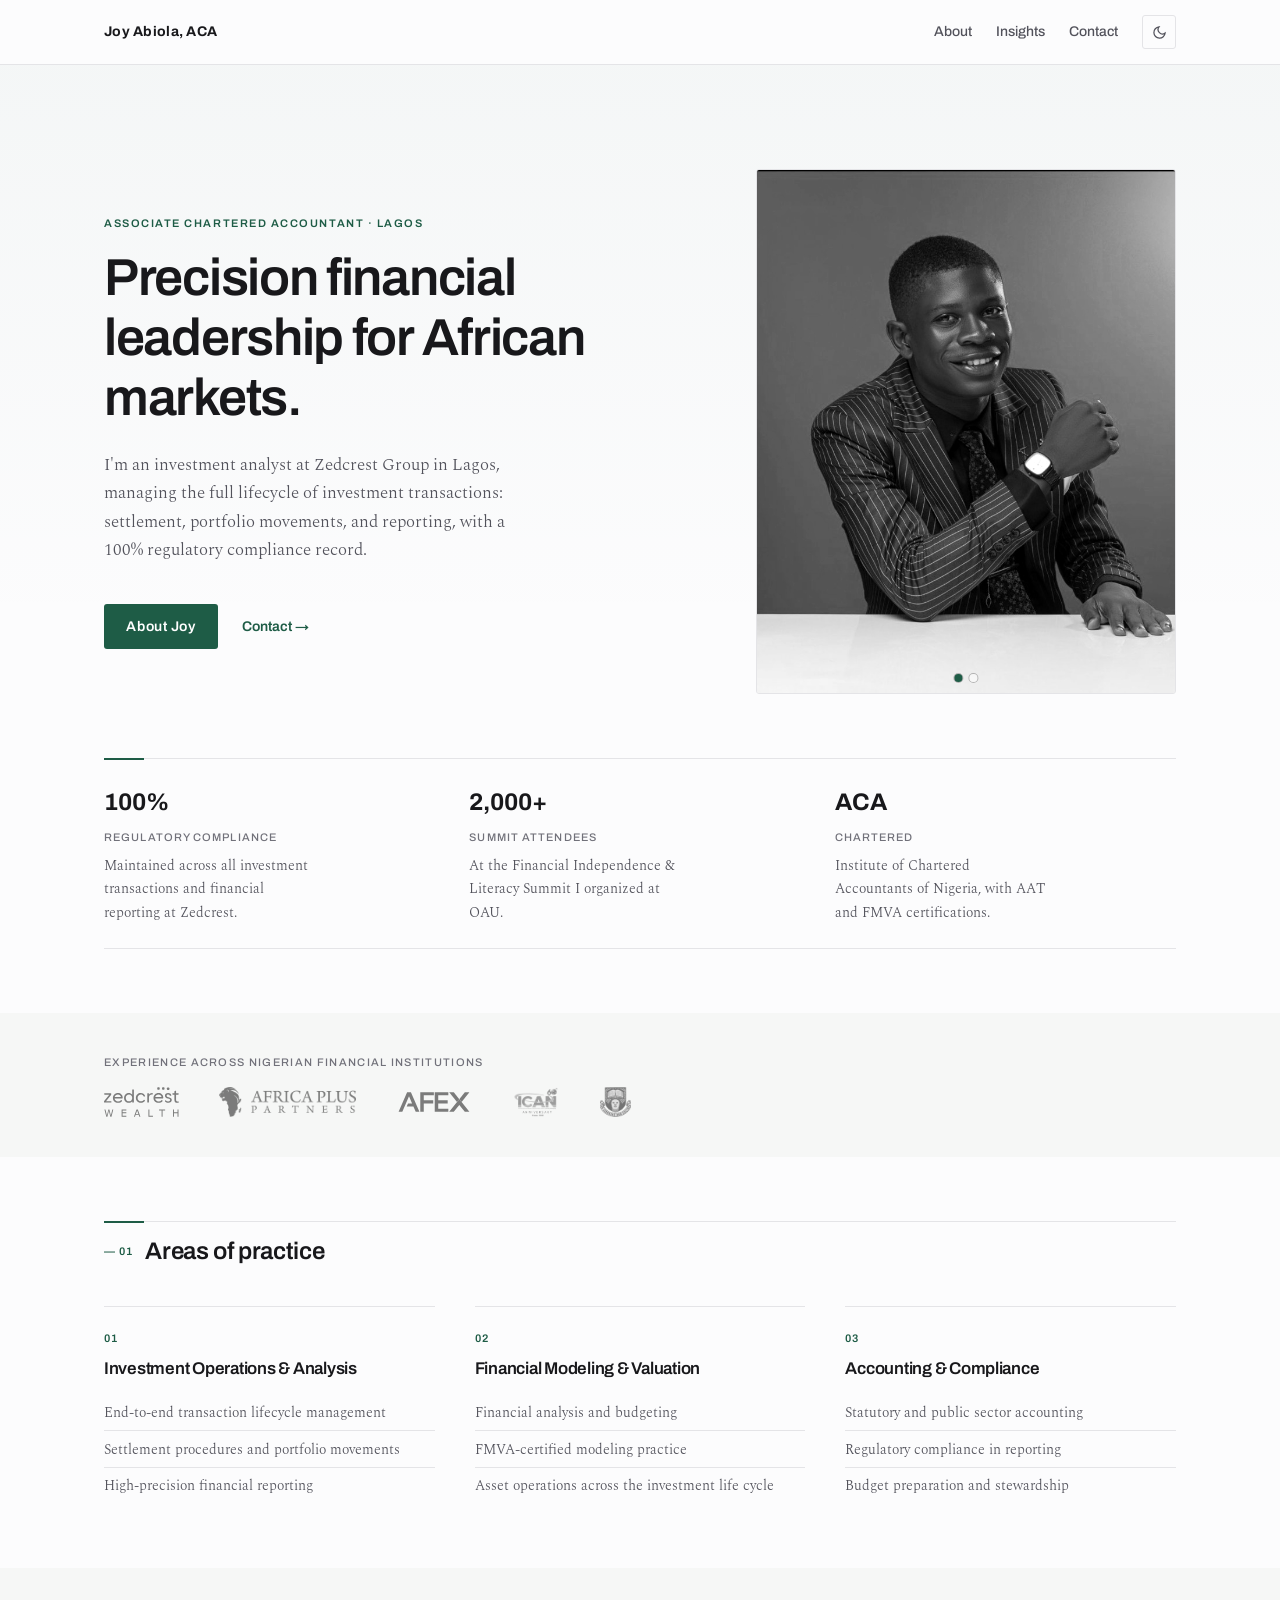
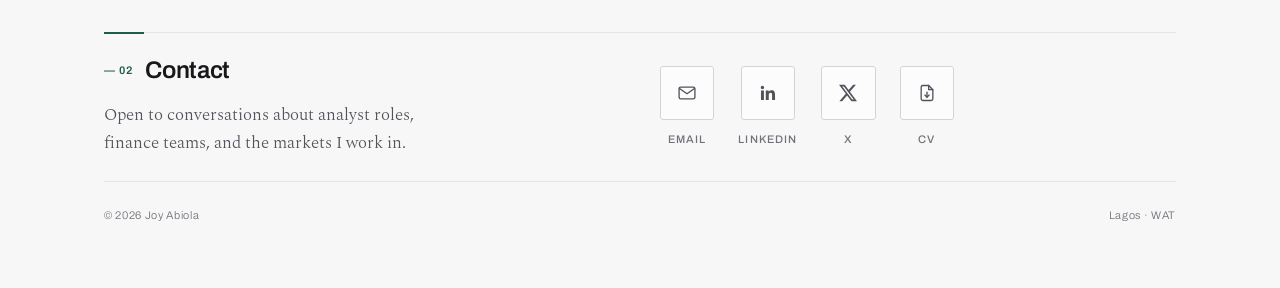
==== commit a6d9371a: "Portrait slideshow: tap to advance, overlay dots to jump, auto-rotate resets on interaction" ====
--- a/index.html
+++ b/index.html
@@ -12,7 +12,7 @@
   <link rel="preconnect" href="https://fonts.googleapis.com">
   <link rel="preconnect" href="https://fonts.gstatic.com" crossorigin>
   <link href="https://fonts.googleapis.com/css2?family=Archivo:wght@500;600;700&family=Spectral:ital,wght@0,300;0,400;1,400&display=swap" rel="stylesheet">
-  <link rel="stylesheet" href="styles-20260718c.css">
+  <link rel="stylesheet" href="styles-20260718d.css">
   <script>
     // Apply saved theme before paint to avoid a flash.
     document.documentElement.dataset.theme = localStorage.getItem("theme") || "light";
@@ -49,8 +49,9 @@
             </div>
           </div>
           <figure class="portrait reveal">
-            <img src="assets/portrait.jpg" alt="Portrait of Joy Abiola" onerror="this.classList.add('missing')">
-            <img class="portrait-alt" src="assets/portrait-2.jpg" alt="" aria-hidden="true">
+            <img class="slide is-active" src="assets/portrait.jpg" alt="Portrait of Joy Abiola" onerror="this.classList.add('missing')">
+            <img class="slide" src="assets/portrait-2.jpg" alt="Portrait of Joy Abiola, studio headshot">
+            <div class="portrait-dots" role="tablist" aria-label="Choose portrait"></div>
             <div class="portrait-fallback" aria-hidden="true">
               <span class="monogram">JA</span>
               <span class="caption">Portrait forthcoming</span>
@@ -172,6 +173,6 @@
     </section>
   </main>
 
-  <script src="main-20260718c.js"></script>
+  <script src="main-20260718d.js"></script>
 </body>
 </html>
--- a/styles-20260718d.css
+++ b/styles-20260718d.css
@@ -0,0 +1,823 @@
+/* ============================================================
+   Joy Abiola, ACA — portfolio
+   Tokens first; both themes share one system.
+   ============================================================ */
+
+:root {
+  --bg: #fcfcfd;
+  --surface: #f4f4f5;
+  --border: #e4e4e7;
+  --border-strong: #d4d4d8;
+  --ink: #18181b;
+  --ink-2: #52525b;
+  --ink-3: #71717a;
+  --accent: #1e5c46;
+  --on-accent: #ffffff;
+  --accent-soft: #eaf2ee;
+  --band: #f6f7f6;
+  --wash: rgba(30, 92, 70, 0.035);
+
+  --font-display: "Archivo", sans-serif;
+  --font-body: "Spectral", serif;
+
+  --text-xs: 0.6875rem;   /* 11px — labels, eyebrows */
+  --text-sm: 0.875rem;    /* 14px — nav, buttons, meta */
+  --text-md: 1.0625rem;   /* 17px — body */
+  --text-lg: 1.5rem;      /* 24px — section titles, stats */
+  --text-xl: clamp(2.25rem, 5vw, 3.25rem); /* hero */
+
+  --space-1: 0.5rem;
+  --space-2: 1rem;
+  --space-3: 1.5rem;
+  --space-4: 2.5rem;
+  --space-5: 4rem;
+  --space-6: 6.5rem;
+
+  --max-w: 70rem;
+  --radius: 3px;
+}
+
+[data-theme="dark"] {
+  --bg: #101418;
+  --surface: #161b20;
+  --border: #262b31;
+  --border-strong: #343b42;
+  --ink: #f4f4f2;
+  --ink-2: #a1a1aa;
+  --ink-3: #7c7c85;
+  --accent: #8fbfa8;
+  --on-accent: #0c1511;
+  --accent-soft: #1a2420;
+  --band: #141a18;
+  --wash: rgba(143, 191, 168, 0.04);
+}
+
+/* ---------- base ---------- */
+
+* { box-sizing: border-box; margin: 0; padding: 0; }
+
+html { scroll-behavior: smooth; }
+
+body {
+  background: var(--bg);
+  color: var(--ink);
+  font-family: var(--font-body);
+  font-size: var(--text-md);
+  font-weight: 300;
+  line-height: 1.65;
+  -webkit-font-smoothing: antialiased;
+  transition: background-color 200ms ease, color 200ms ease;
+}
+
+h1, h2, h3 {
+  font-family: var(--font-display);
+  font-weight: 600;
+  letter-spacing: -0.015em;
+  line-height: 1.15;
+}
+
+a { color: inherit; }
+
+a:focus-visible, button:focus-visible {
+  outline: 2px solid var(--accent);
+  outline-offset: 3px;
+  border-radius: 2px;
+}
+
+.wrap {
+  max-width: var(--max-w);
+  margin: 0 auto;
+  padding: 0 var(--space-3);
+}
+
+/* Ledger rules — a single hairline opens each section, with a short
+   accent tick marking its start; hairlines carry rows of figures. */
+.rule-total {
+  border-top: 1px solid var(--border);
+  position: relative;
+}
+.rule-total::after {
+  content: "";
+  position: absolute;
+  top: -1px;
+  left: 0;
+  width: 2.5rem;
+  border-top: 2px solid var(--accent);
+}
+
+.eyebrow {
+  font-family: var(--font-display);
+  font-size: var(--text-xs);
+  font-weight: 600;
+  letter-spacing: 0.14em;
+  text-transform: uppercase;
+  color: var(--accent);
+}
+
+.num { font-variant-numeric: tabular-nums; }
+
+/* ---------- header ---------- */
+
+.site-header {
+  border-bottom: 1px solid var(--border);
+  background: var(--bg);
+}
+
+.site-header .wrap {
+  display: flex;
+  align-items: center;
+  gap: var(--space-3);
+  height: 4rem;
+}
+
+.wordmark {
+  font-family: var(--font-display);
+  font-size: var(--text-sm);
+  font-weight: 700;
+  letter-spacing: 0.02em;
+  text-decoration: none;
+  margin-right: auto;
+  white-space: nowrap;
+}
+
+.site-nav {
+  display: flex;
+  align-items: center;
+  gap: var(--space-3);
+}
+
+.site-nav a {
+  font-family: var(--font-display);
+  font-size: var(--text-sm);
+  font-weight: 500;
+  text-decoration: none;
+  color: var(--ink-2);
+  transition: color 150ms ease;
+}
+
+.site-nav a:hover { color: var(--ink); }
+
+.site-nav a[aria-current="page"] { color: var(--ink); }
+
+.theme-toggle {
+  display: inline-flex;
+  align-items: center;
+  justify-content: center;
+  width: 2.1rem;
+  height: 2.1rem;
+  border: 1px solid var(--border);
+  border-radius: var(--radius);
+  background: transparent;
+  color: var(--ink-2);
+  cursor: pointer;
+  transition: border-color 150ms ease, color 150ms ease;
+}
+
+.theme-toggle:hover { border-color: var(--border-strong); color: var(--ink); }
+
+.theme-toggle .icon-sun { display: none; }
+[data-theme="dark"] .theme-toggle .icon-sun { display: block; }
+[data-theme="dark"] .theme-toggle .icon-moon { display: none; }
+
+/* ---------- buttons ---------- */
+
+.btn {
+  display: inline-block;
+  font-family: var(--font-display);
+  font-size: var(--text-sm);
+  font-weight: 600;
+  letter-spacing: 0.04em;
+  text-decoration: none;
+  padding: 0.7rem 1.4rem;
+  border-radius: var(--radius);
+  background: var(--accent);
+  color: var(--on-accent);
+  transition: opacity 150ms ease, transform 150ms ease;
+}
+
+.btn:hover { opacity: 0.9; }
+.btn:active { transform: translateY(1px); }
+
+.btn-quiet {
+  background: transparent;
+  color: var(--ink);
+  border: 1px solid var(--border-strong);
+}
+
+.btn-quiet:hover { border-color: var(--ink-3); opacity: 1; }
+
+.text-link {
+  font-family: var(--font-display);
+  font-size: var(--text-sm);
+  font-weight: 600;
+  color: var(--accent);
+  text-decoration: none;
+}
+
+.text-link:hover { text-decoration: underline; text-underline-offset: 3px; }
+
+/* ---------- hero ---------- */
+
+.hero {
+  padding: var(--space-6) 0 var(--space-5);
+  background: linear-gradient(180deg, var(--wash), transparent 60%);
+}
+
+/* Tinted bands — alternating section backgrounds, full-bleed */
+.band { background: var(--band); }
+
+.hero-grid {
+  display: grid;
+  grid-template-columns: 7fr 5fr;
+  gap: var(--space-5);
+  align-items: center;
+}
+
+.hero .eyebrow { margin-bottom: var(--space-2); }
+
+.hero h1 {
+  font-size: var(--text-xl);
+  letter-spacing: -0.025em;
+  margin-bottom: var(--space-3);
+  max-width: 18ch;
+}
+
+.hero .lede {
+  color: var(--ink-2);
+  max-width: 46ch;
+  margin-bottom: var(--space-4);
+}
+
+.hero-actions {
+  display: flex;
+  align-items: center;
+  gap: var(--space-3);
+  flex-wrap: wrap;
+}
+
+.portrait {
+  position: relative;
+  aspect-ratio: 4 / 5;
+  background: var(--surface);
+  border: 1px solid var(--border);
+  border-radius: var(--radius);
+  overflow: hidden;
+  display: flex;
+  align-items: center;
+  justify-content: center;
+}
+
+.portrait img {
+  width: 100%;
+  height: 100%;
+  object-fit: cover;
+  filter: grayscale(100%) contrast(1.03);
+}
+
+.portrait-fallback {
+  position: absolute;
+  inset: 0;
+  display: flex;
+  flex-direction: column;
+  align-items: center;
+  justify-content: center;
+  gap: var(--space-1);
+  color: var(--ink-3);
+}
+
+.portrait-fallback .monogram {
+  font-family: var(--font-display);
+  font-size: 3rem;
+  font-weight: 700;
+  letter-spacing: 0.02em;
+  color: var(--accent);
+}
+
+.portrait-fallback .caption {
+  font-family: var(--font-display);
+  font-size: var(--text-xs);
+  letter-spacing: 0.12em;
+  text-transform: uppercase;
+}
+
+/* Portrait slideshow: stacked slides crossfade; tap or dots to switch */
+.portrait { cursor: pointer; }
+
+.portrait .slide {
+  position: absolute;
+  inset: 0;
+  opacity: 0;
+  transition: opacity 900ms ease;
+}
+
+.portrait .slide.is-active { opacity: 1; }
+
+.portrait-dots {
+  position: absolute;
+  bottom: 0.7rem;
+  left: 50%;
+  transform: translateX(-50%);
+  display: flex;
+  gap: 0.45rem;
+  z-index: 2;
+}
+
+.portrait-dots button {
+  width: 0.5rem;
+  height: 0.5rem;
+  border-radius: 50%;
+  border: none;
+  padding: 0;
+  cursor: pointer;
+  background: rgba(255, 255, 255, 0.55);
+  box-shadow: 0 0 0 1px rgba(0, 0, 0, 0.25);
+  transition: background 150ms ease, transform 150ms ease;
+}
+
+.portrait-dots button:hover { transform: scale(1.25); }
+
+.portrait-dots button.active { background: var(--accent); }
+
+.portrait img ~ .portrait-fallback { display: none; }
+.portrait img.missing { display: none; }
+.portrait img.missing ~ .portrait-fallback { display: flex; }
+
+/* ---------- stat row (ledger line) ---------- */
+
+.stats {
+  margin-top: var(--space-5);
+  padding-top: var(--space-3);
+  padding-bottom: var(--space-3);
+  border-bottom: 1px solid var(--border);
+  display: grid;
+  grid-template-columns: repeat(3, 1fr);
+  gap: var(--space-3);
+}
+
+.stat { display: flex; flex-direction: column; }
+.stat .value { order: -1; } /* figure above its label, ledger-style */
+
+.stat .value {
+  font-family: var(--font-display);
+  font-size: var(--text-lg);
+  font-weight: 700;
+  font-variant-numeric: tabular-nums;
+}
+
+.stat .label {
+  font-family: var(--font-display);
+  font-size: var(--text-xs);
+  font-weight: 500;
+  letter-spacing: 0.1em;
+  text-transform: uppercase;
+  color: var(--ink-3);
+  margin-top: 0.35rem;
+}
+
+.stat .context {
+  font-size: var(--text-sm);
+  color: var(--ink-2);
+  margin-top: var(--space-1);
+  max-width: 30ch;
+}
+
+/* ---------- affiliations ---------- */
+
+.affiliations { padding: var(--space-4) 0; }
+
+.affiliations .label {
+  font-family: var(--font-display);
+  font-size: var(--text-xs);
+  font-weight: 500;
+  letter-spacing: 0.12em;
+  text-transform: uppercase;
+  color: var(--ink-3);
+  margin-bottom: var(--space-2);
+}
+
+.affiliations ul {
+  list-style: none;
+  display: flex;
+  flex-wrap: wrap;
+  column-gap: var(--space-4);
+  row-gap: var(--space-2);
+}
+
+.affiliations li {
+  font-family: var(--font-display);
+  font-size: var(--text-sm);
+  font-weight: 600;
+  letter-spacing: 0.06em;
+  text-transform: uppercase;
+  color: var(--ink-2);
+}
+
+/* Mixed-style brand marks unified as ink silhouettes; white in dark mode */
+.logo-row { align-items: center; }
+
+.logo-row img {
+  display: block;
+  height: 1.9rem;
+  width: auto;
+  filter: grayscale(1) brightness(0) opacity(0.5);
+  transition: filter 150ms ease;
+}
+
+.logo-row li:hover img { filter: grayscale(1) brightness(0) opacity(0.8); }
+
+[data-theme="dark"] .logo-row img {
+  filter: grayscale(1) brightness(0) invert(1) opacity(0.55);
+}
+
+[data-theme="dark"] .logo-row li:hover img {
+  filter: grayscale(1) brightness(0) invert(1) opacity(0.85);
+}
+
+/* Detailed crests lose legibility as flat silhouettes — keep their
+   internal contrast, just desaturated (inverted to light in dark mode) */
+.logo-row img.crest { filter: grayscale(1) opacity(0.55); }
+.logo-row li:hover img.crest { filter: grayscale(1) opacity(0.85); }
+
+[data-theme="dark"] .logo-row img.crest {
+  filter: grayscale(1) invert(1) opacity(0.6);
+}
+
+[data-theme="dark"] .logo-row li:hover img.crest {
+  filter: grayscale(1) invert(1) opacity(0.9);
+}
+
+/* ---------- sections ---------- */
+
+.section { padding: var(--space-5) 0; }
+
+.section-head {
+  display: flex;
+  align-items: baseline;
+  justify-content: space-between;
+  gap: var(--space-3);
+  padding-top: var(--space-2);
+  margin-bottom: var(--space-4);
+}
+
+.section-head h2 { font-size: var(--text-lg); }
+
+.section-num {
+  font-family: var(--font-display);
+  font-size: var(--text-xs);
+  font-weight: 600;
+  letter-spacing: 0.1em;
+  color: var(--accent);
+  font-variant-numeric: tabular-nums;
+  margin-right: 0.75rem;
+  vertical-align: 0.35em;
+}
+
+/* ---------- competencies ---------- */
+
+.pillars {
+  display: grid;
+  grid-template-columns: repeat(3, 1fr);
+  gap: var(--space-4);
+}
+
+.pillar {
+  border-top: 1px solid var(--border);
+  padding-top: var(--space-2);
+}
+
+.pillar .index {
+  font-family: var(--font-display);
+  font-size: var(--text-xs);
+  font-weight: 600;
+  letter-spacing: 0.1em;
+  color: var(--accent);
+  font-variant-numeric: tabular-nums;
+}
+
+.pillar h3 {
+  font-size: var(--text-md);
+  margin: var(--space-1) 0 var(--space-2);
+}
+
+.pillar ul { list-style: none; }
+
+.pillar li {
+  font-size: var(--text-sm);
+  color: var(--ink-2);
+  padding: 0.4rem 0;
+  border-bottom: 1px solid var(--border);
+}
+
+.pillar li:last-child { border-bottom: none; }
+
+/* ---------- about: intro ---------- */
+
+.about-intro {
+  display: grid;
+  grid-template-columns: 5fr 7fr;
+  gap: var(--space-5);
+  align-items: start;
+}
+
+.pull-quote {
+  font-family: var(--font-body);
+  font-style: italic;
+  font-weight: 400;
+  font-size: var(--text-lg);
+  line-height: 1.4;
+  color: var(--ink);
+  border-left: 2px solid var(--accent);
+  padding-left: var(--space-3);
+}
+
+
+.about-narrative p { margin-bottom: var(--space-3); color: var(--ink-2); }
+.about-narrative p:first-child { color: var(--ink); }
+
+
+/* ---------- about: timeline ---------- */
+
+.timeline { list-style: none; }
+
+.timeline > li {
+  display: grid;
+  grid-template-columns: 3fr 9fr;
+  gap: var(--space-3);
+  padding: var(--space-3) 0;
+  border-top: 1px solid var(--border);
+}
+
+.timeline .when {
+  font-family: var(--font-display);
+  font-size: var(--text-sm);
+  font-weight: 600;
+  color: var(--ink-3);
+  letter-spacing: 0.04em;
+  font-variant-numeric: tabular-nums;
+}
+
+.timeline h3 { font-size: var(--text-md); }
+
+.timeline .org {
+  font-family: var(--font-display);
+  font-size: var(--text-sm);
+  font-weight: 500;
+  color: var(--accent);
+  margin-top: 0.15rem;
+}
+
+.timeline ul {
+  list-style: none;
+  margin-top: var(--space-1);
+}
+
+.timeline ul li {
+  font-size: var(--text-sm);
+  color: var(--ink-2);
+  padding: 0.25rem 0;
+}
+
+/* ---------- recognition ledger & insights ---------- */
+
+.rec-tag {
+  font-family: var(--font-display);
+  font-size: var(--text-xs);
+  font-weight: 600;
+  letter-spacing: 0.12em;
+  text-transform: uppercase;
+  color: var(--accent);
+}
+
+/* Recognition rows with photo evidence: tag | content | thumbnails */
+.timeline > li.has-photos { grid-template-columns: 3fr 6fr 3fr; }
+
+.row-photos {
+  display: flex;
+  gap: var(--space-1);
+  justify-content: flex-end;
+  align-items: flex-start;
+  flex-wrap: wrap;
+}
+
+.row-photos img {
+  width: 4.5rem;
+  height: 4.5rem;
+  object-fit: cover;
+  border: 1px solid var(--border);
+  border-radius: var(--radius);
+  filter: grayscale(100%) contrast(1.03);
+  transition: filter 200ms ease, transform 200ms ease;
+}
+
+.row-photos img:hover {
+  filter: grayscale(0%);
+  transform: scale(1.04);
+}
+
+.row-photos img { cursor: zoom-in; }
+
+/* ---------- lightbox ---------- */
+
+.lightbox {
+  position: fixed;
+  inset: 0;
+  z-index: 100;
+  display: none;
+  align-items: center;
+  justify-content: center;
+  gap: var(--space-2);
+  padding: var(--space-3);
+  background: rgba(10, 12, 14, 0.88);
+}
+
+.lightbox.open { display: flex; }
+
+.lightbox figure {
+  display: flex;
+  flex-direction: column;
+  align-items: center;
+  gap: var(--space-2);
+  max-width: min(64rem, 90vw);
+}
+
+.lightbox img {
+  max-width: 100%;
+  max-height: 80vh;
+  border-radius: var(--radius);
+}
+
+.lightbox figcaption {
+  font-family: var(--font-display);
+  font-size: var(--text-sm);
+  color: #d4d4d8;
+  text-align: center;
+  max-width: 52ch;
+}
+
+.lightbox button {
+  background: transparent;
+  border: 1px solid rgba(255, 255, 255, 0.3);
+  border-radius: var(--radius);
+  color: #f4f4f2;
+  font-size: 1.1rem;
+  line-height: 1;
+  width: 2.5rem;
+  height: 2.5rem;
+  cursor: pointer;
+  flex-shrink: 0;
+  transition: border-color 150ms ease;
+}
+
+.lightbox button:hover { border-color: rgba(255, 255, 255, 0.7); }
+
+.lightbox .lightbox-close {
+  position: absolute;
+  top: var(--space-3);
+  right: var(--space-3);
+  font-size: 1.5rem;
+}
+
+@media (max-width: 40rem) {
+  .lightbox .lightbox-prev, .lightbox .lightbox-next {
+    position: absolute;
+    bottom: var(--space-3);
+  }
+  .lightbox .lightbox-prev { left: var(--space-3); }
+  .lightbox .lightbox-next { right: var(--space-3); }
+}
+
+.article-feature .article-tag { margin-bottom: var(--space-2); }
+
+.article-feature h3 {
+  font-size: clamp(1.5rem, 3vw, 2rem);
+  max-width: 24ch;
+  margin-bottom: var(--space-2);
+}
+
+.article-feature .excerpt {
+  color: var(--ink-2);
+  max-width: 52ch;
+  margin-bottom: var(--space-2);
+}
+
+.article-feature .meta {
+  font-family: var(--font-display);
+  font-size: var(--text-xs);
+  letter-spacing: 0.08em;
+  text-transform: uppercase;
+  color: var(--ink-3);
+  margin-bottom: var(--space-3);
+}
+
+/* ---------- contact ---------- */
+
+.contact {
+  padding: var(--space-5) 0 var(--space-4);
+}
+
+.contact-grid {
+  display: grid;
+  grid-template-columns: 6fr 6fr;
+  gap: var(--space-4);
+  /* bounded by rules on both sides, so pad symmetrically; keeps the
+     rule-to-heading gap close to the other sections' rhythm */
+  padding: var(--space-3) 0;
+  align-items: center;
+}
+
+.contact h2 { font-size: var(--text-lg); margin-bottom: var(--space-2); }
+
+.contact .note { color: var(--ink-2); max-width: 40ch; }
+
+.contact-icons {
+  list-style: none;
+  display: flex;
+  gap: var(--space-3);
+  flex-wrap: wrap;
+}
+
+.contact-icons a {
+  display: flex;
+  flex-direction: column;
+  align-items: center;
+  gap: 0.6rem;
+  text-decoration: none;
+}
+
+.contact-icons .tile {
+  display: flex;
+  align-items: center;
+  justify-content: center;
+  width: 3.4rem;
+  height: 3.4rem;
+  border: 1px solid var(--border-strong);
+  border-radius: var(--radius);
+  color: var(--ink-2);
+  background: var(--bg);
+  transition: color 150ms ease, border-color 150ms ease, transform 150ms ease;
+}
+
+.contact-icons a:hover .tile {
+  color: var(--accent);
+  border-color: var(--accent);
+  transform: translateY(-2px);
+}
+
+.contact-icons .caption {
+  font-family: var(--font-display);
+  font-size: var(--text-xs);
+  font-weight: 500;
+  letter-spacing: 0.1em;
+  text-transform: uppercase;
+  color: var(--ink-3);
+}
+
+.contact-icons a:hover .caption { color: var(--ink); }
+
+
+.colophon {
+  padding: var(--space-3) 0;
+  border-top: 1px solid var(--border);
+  display: flex;
+  justify-content: space-between;
+  gap: var(--space-2);
+  font-family: var(--font-display);
+  font-size: var(--text-xs);
+  letter-spacing: 0.06em;
+  color: var(--ink-3);
+}
+
+/* ---------- reveal on load ---------- */
+
+@keyframes rise {
+  from { opacity: 0; transform: translateY(12px); }
+  to { opacity: 1; transform: none; }
+}
+
+.reveal { animation: rise 480ms ease-out both; }
+.reveal:nth-child(2) { animation-delay: 70ms; }
+.reveal:nth-child(3) { animation-delay: 140ms; }
+.reveal:nth-child(4) { animation-delay: 210ms; }
+.reveal:nth-child(5) { animation-delay: 280ms; }
+
+@media (prefers-reduced-motion: reduce) {
+  html { scroll-behavior: auto; }
+  .reveal { animation: none; }
+  * { transition: none !important; }
+}
+
+/* ---------- responsive ---------- */
+
+@media (max-width: 40rem) {
+  .hero { padding: var(--space-4) 0; }
+  .hero-grid { grid-template-columns: 1fr; gap: var(--space-4); }
+  .hero-grid .portrait { order: -1; max-width: 16rem; }
+  .stats { grid-template-columns: 1fr; gap: var(--space-3); }
+  .pillars { grid-template-columns: 1fr; }
+  .about-intro { grid-template-columns: 1fr; gap: var(--space-3); }
+  .timeline > li { grid-template-columns: 1fr; gap: var(--space-1); }
+  .timeline > li.has-photos { grid-template-columns: 1fr; }
+  .row-photos { justify-content: flex-start; }
+  .contact-grid { grid-template-columns: 1fr; }
+  .site-nav { gap: var(--space-2); }
+}
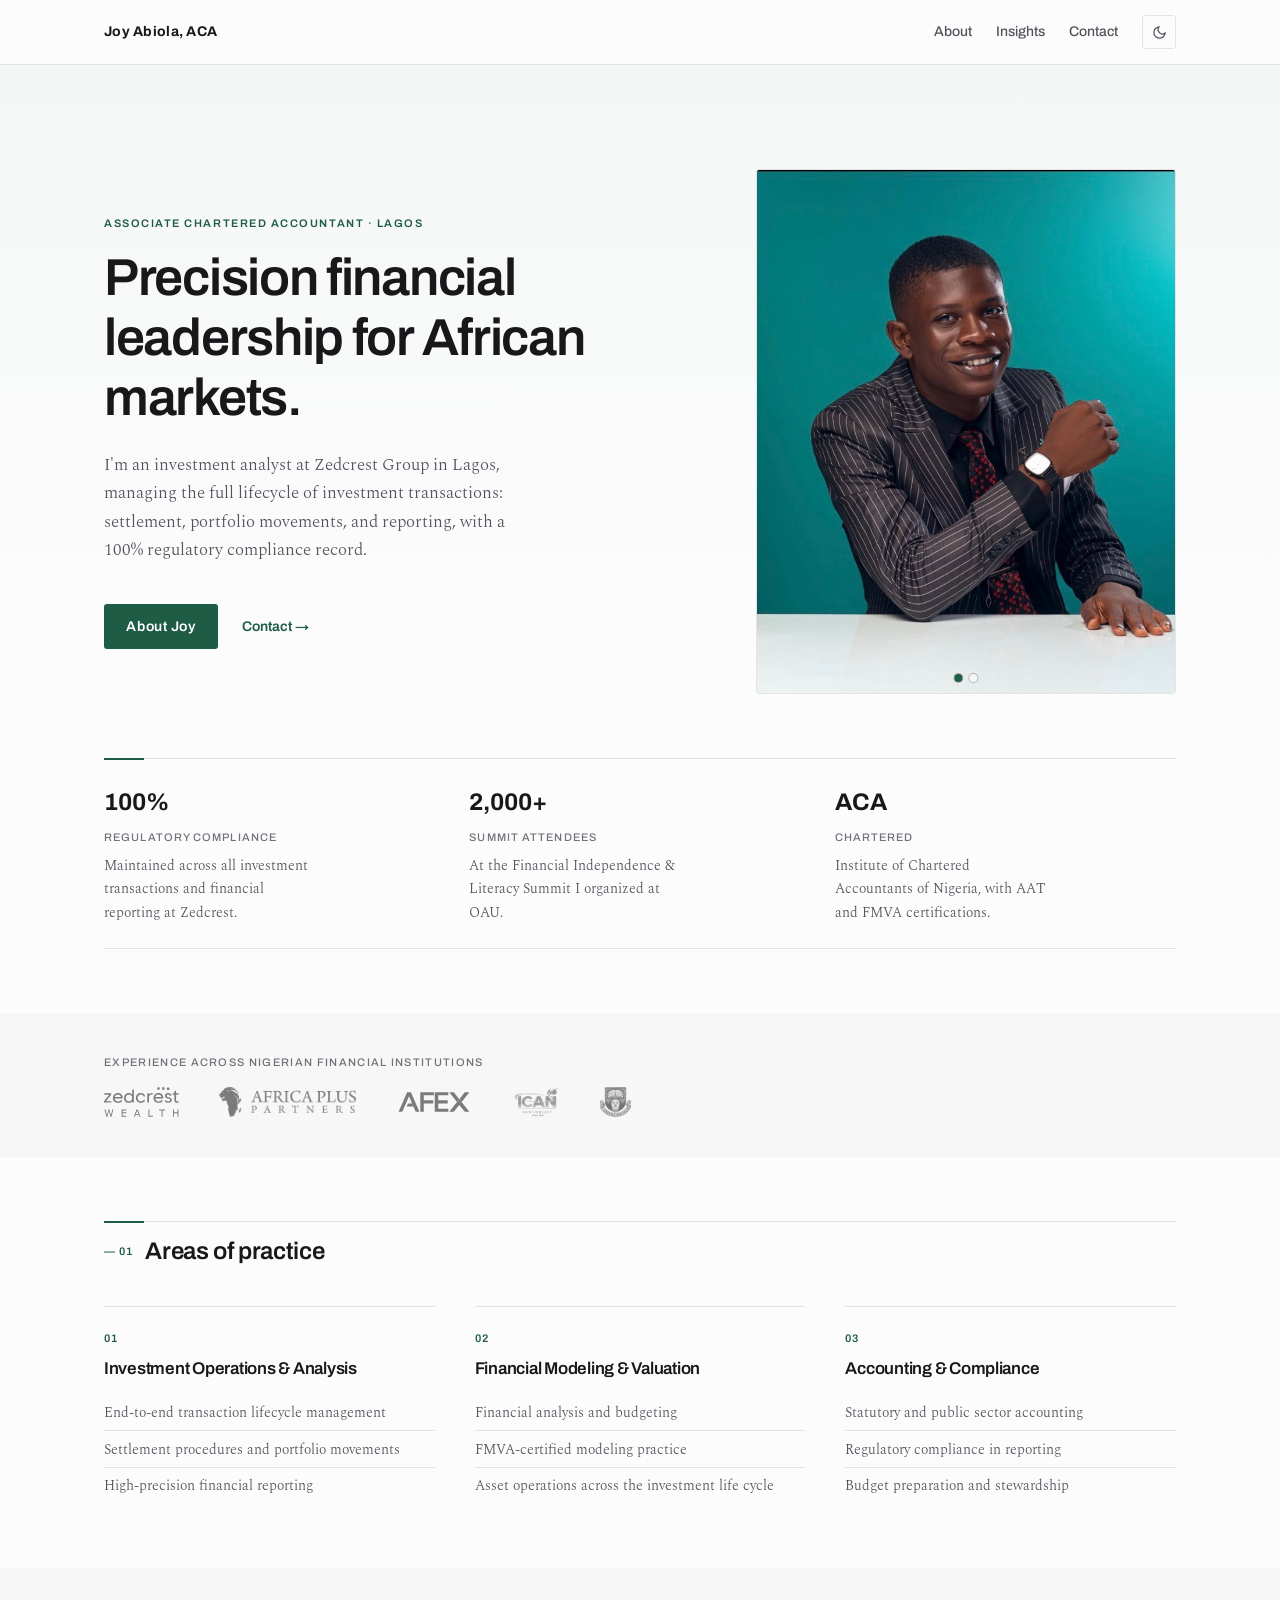
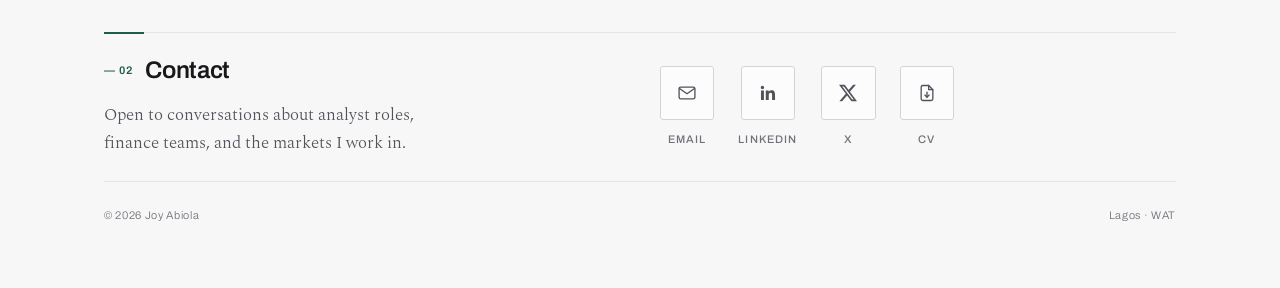
==== commit 0a373319: "Show photos in full color; keep logo wall monochrome" ====
--- a/index.html
+++ b/index.html
@@ -12,7 +12,7 @@
   <link rel="preconnect" href="https://fonts.googleapis.com">
   <link rel="preconnect" href="https://fonts.gstatic.com" crossorigin>
   <link href="https://fonts.googleapis.com/css2?family=Archivo:wght@500;600;700&family=Spectral:ital,wght@0,300;0,400;1,400&display=swap" rel="stylesheet">
-  <link rel="stylesheet" href="styles-20260718d.css">
+  <link rel="stylesheet" href="styles-20260718e.css">
   <script>
     // Apply saved theme before paint to avoid a flash.
     document.documentElement.dataset.theme = localStorage.getItem("theme") || "light";
@@ -173,6 +173,6 @@
     </section>
   </main>
 
-  <script src="main-20260718d.js"></script>
+  <script src="main-20260718e.js"></script>
 </body>
 </html>
--- a/styles-20260718e.css
+++ b/styles-20260718e.css
@@ -0,0 +1,818 @@
+/* ============================================================
+   Joy Abiola, ACA — portfolio
+   Tokens first; both themes share one system.
+   ============================================================ */
+
+:root {
+  --bg: #fcfcfd;
+  --surface: #f4f4f5;
+  --border: #e4e4e7;
+  --border-strong: #d4d4d8;
+  --ink: #18181b;
+  --ink-2: #52525b;
+  --ink-3: #71717a;
+  --accent: #1e5c46;
+  --on-accent: #ffffff;
+  --accent-soft: #eaf2ee;
+  --band: #f6f7f6;
+  --wash: rgba(30, 92, 70, 0.035);
+
+  --font-display: "Archivo", sans-serif;
+  --font-body: "Spectral", serif;
+
+  --text-xs: 0.6875rem;   /* 11px — labels, eyebrows */
+  --text-sm: 0.875rem;    /* 14px — nav, buttons, meta */
+  --text-md: 1.0625rem;   /* 17px — body */
+  --text-lg: 1.5rem;      /* 24px — section titles, stats */
+  --text-xl: clamp(2.25rem, 5vw, 3.25rem); /* hero */
+
+  --space-1: 0.5rem;
+  --space-2: 1rem;
+  --space-3: 1.5rem;
+  --space-4: 2.5rem;
+  --space-5: 4rem;
+  --space-6: 6.5rem;
+
+  --max-w: 70rem;
+  --radius: 3px;
+}
+
+[data-theme="dark"] {
+  --bg: #101418;
+  --surface: #161b20;
+  --border: #262b31;
+  --border-strong: #343b42;
+  --ink: #f4f4f2;
+  --ink-2: #a1a1aa;
+  --ink-3: #7c7c85;
+  --accent: #8fbfa8;
+  --on-accent: #0c1511;
+  --accent-soft: #1a2420;
+  --band: #141a18;
+  --wash: rgba(143, 191, 168, 0.04);
+}
+
+/* ---------- base ---------- */
+
+* { box-sizing: border-box; margin: 0; padding: 0; }
+
+html { scroll-behavior: smooth; }
+
+body {
+  background: var(--bg);
+  color: var(--ink);
+  font-family: var(--font-body);
+  font-size: var(--text-md);
+  font-weight: 300;
+  line-height: 1.65;
+  -webkit-font-smoothing: antialiased;
+  transition: background-color 200ms ease, color 200ms ease;
+}
+
+h1, h2, h3 {
+  font-family: var(--font-display);
+  font-weight: 600;
+  letter-spacing: -0.015em;
+  line-height: 1.15;
+}
+
+a { color: inherit; }
+
+a:focus-visible, button:focus-visible {
+  outline: 2px solid var(--accent);
+  outline-offset: 3px;
+  border-radius: 2px;
+}
+
+.wrap {
+  max-width: var(--max-w);
+  margin: 0 auto;
+  padding: 0 var(--space-3);
+}
+
+/* Ledger rules — a single hairline opens each section, with a short
+   accent tick marking its start; hairlines carry rows of figures. */
+.rule-total {
+  border-top: 1px solid var(--border);
+  position: relative;
+}
+.rule-total::after {
+  content: "";
+  position: absolute;
+  top: -1px;
+  left: 0;
+  width: 2.5rem;
+  border-top: 2px solid var(--accent);
+}
+
+.eyebrow {
+  font-family: var(--font-display);
+  font-size: var(--text-xs);
+  font-weight: 600;
+  letter-spacing: 0.14em;
+  text-transform: uppercase;
+  color: var(--accent);
+}
+
+.num { font-variant-numeric: tabular-nums; }
+
+/* ---------- header ---------- */
+
+.site-header {
+  border-bottom: 1px solid var(--border);
+  background: var(--bg);
+}
+
+.site-header .wrap {
+  display: flex;
+  align-items: center;
+  gap: var(--space-3);
+  height: 4rem;
+}
+
+.wordmark {
+  font-family: var(--font-display);
+  font-size: var(--text-sm);
+  font-weight: 700;
+  letter-spacing: 0.02em;
+  text-decoration: none;
+  margin-right: auto;
+  white-space: nowrap;
+}
+
+.site-nav {
+  display: flex;
+  align-items: center;
+  gap: var(--space-3);
+}
+
+.site-nav a {
+  font-family: var(--font-display);
+  font-size: var(--text-sm);
+  font-weight: 500;
+  text-decoration: none;
+  color: var(--ink-2);
+  transition: color 150ms ease;
+}
+
+.site-nav a:hover { color: var(--ink); }
+
+.site-nav a[aria-current="page"] { color: var(--ink); }
+
+.theme-toggle {
+  display: inline-flex;
+  align-items: center;
+  justify-content: center;
+  width: 2.1rem;
+  height: 2.1rem;
+  border: 1px solid var(--border);
+  border-radius: var(--radius);
+  background: transparent;
+  color: var(--ink-2);
+  cursor: pointer;
+  transition: border-color 150ms ease, color 150ms ease;
+}
+
+.theme-toggle:hover { border-color: var(--border-strong); color: var(--ink); }
+
+.theme-toggle .icon-sun { display: none; }
+[data-theme="dark"] .theme-toggle .icon-sun { display: block; }
+[data-theme="dark"] .theme-toggle .icon-moon { display: none; }
+
+/* ---------- buttons ---------- */
+
+.btn {
+  display: inline-block;
+  font-family: var(--font-display);
+  font-size: var(--text-sm);
+  font-weight: 600;
+  letter-spacing: 0.04em;
+  text-decoration: none;
+  padding: 0.7rem 1.4rem;
+  border-radius: var(--radius);
+  background: var(--accent);
+  color: var(--on-accent);
+  transition: opacity 150ms ease, transform 150ms ease;
+}
+
+.btn:hover { opacity: 0.9; }
+.btn:active { transform: translateY(1px); }
+
+.btn-quiet {
+  background: transparent;
+  color: var(--ink);
+  border: 1px solid var(--border-strong);
+}
+
+.btn-quiet:hover { border-color: var(--ink-3); opacity: 1; }
+
+.text-link {
+  font-family: var(--font-display);
+  font-size: var(--text-sm);
+  font-weight: 600;
+  color: var(--accent);
+  text-decoration: none;
+}
+
+.text-link:hover { text-decoration: underline; text-underline-offset: 3px; }
+
+/* ---------- hero ---------- */
+
+.hero {
+  padding: var(--space-6) 0 var(--space-5);
+  background: linear-gradient(180deg, var(--wash), transparent 60%);
+}
+
+/* Tinted bands — alternating section backgrounds, full-bleed */
+.band { background: var(--band); }
+
+.hero-grid {
+  display: grid;
+  grid-template-columns: 7fr 5fr;
+  gap: var(--space-5);
+  align-items: center;
+}
+
+.hero .eyebrow { margin-bottom: var(--space-2); }
+
+.hero h1 {
+  font-size: var(--text-xl);
+  letter-spacing: -0.025em;
+  margin-bottom: var(--space-3);
+  max-width: 18ch;
+}
+
+.hero .lede {
+  color: var(--ink-2);
+  max-width: 46ch;
+  margin-bottom: var(--space-4);
+}
+
+.hero-actions {
+  display: flex;
+  align-items: center;
+  gap: var(--space-3);
+  flex-wrap: wrap;
+}
+
+.portrait {
+  position: relative;
+  aspect-ratio: 4 / 5;
+  background: var(--surface);
+  border: 1px solid var(--border);
+  border-radius: var(--radius);
+  overflow: hidden;
+  display: flex;
+  align-items: center;
+  justify-content: center;
+}
+
+.portrait img {
+  width: 100%;
+  height: 100%;
+  object-fit: cover;
+}
+
+.portrait-fallback {
+  position: absolute;
+  inset: 0;
+  display: flex;
+  flex-direction: column;
+  align-items: center;
+  justify-content: center;
+  gap: var(--space-1);
+  color: var(--ink-3);
+}
+
+.portrait-fallback .monogram {
+  font-family: var(--font-display);
+  font-size: 3rem;
+  font-weight: 700;
+  letter-spacing: 0.02em;
+  color: var(--accent);
+}
+
+.portrait-fallback .caption {
+  font-family: var(--font-display);
+  font-size: var(--text-xs);
+  letter-spacing: 0.12em;
+  text-transform: uppercase;
+}
+
+/* Portrait slideshow: stacked slides crossfade; tap or dots to switch */
+.portrait { cursor: pointer; }
+
+.portrait .slide {
+  position: absolute;
+  inset: 0;
+  opacity: 0;
+  transition: opacity 900ms ease;
+}
+
+.portrait .slide.is-active { opacity: 1; }
+
+.portrait-dots {
+  position: absolute;
+  bottom: 0.7rem;
+  left: 50%;
+  transform: translateX(-50%);
+  display: flex;
+  gap: 0.45rem;
+  z-index: 2;
+}
+
+.portrait-dots button {
+  width: 0.5rem;
+  height: 0.5rem;
+  border-radius: 50%;
+  border: none;
+  padding: 0;
+  cursor: pointer;
+  background: rgba(255, 255, 255, 0.55);
+  box-shadow: 0 0 0 1px rgba(0, 0, 0, 0.25);
+  transition: background 150ms ease, transform 150ms ease;
+}
+
+.portrait-dots button:hover { transform: scale(1.25); }
+
+.portrait-dots button.active { background: var(--accent); }
+
+.portrait img ~ .portrait-fallback { display: none; }
+.portrait img.missing { display: none; }
+.portrait img.missing ~ .portrait-fallback { display: flex; }
+
+/* ---------- stat row (ledger line) ---------- */
+
+.stats {
+  margin-top: var(--space-5);
+  padding-top: var(--space-3);
+  padding-bottom: var(--space-3);
+  border-bottom: 1px solid var(--border);
+  display: grid;
+  grid-template-columns: repeat(3, 1fr);
+  gap: var(--space-3);
+}
+
+.stat { display: flex; flex-direction: column; }
+.stat .value { order: -1; } /* figure above its label, ledger-style */
+
+.stat .value {
+  font-family: var(--font-display);
+  font-size: var(--text-lg);
+  font-weight: 700;
+  font-variant-numeric: tabular-nums;
+}
+
+.stat .label {
+  font-family: var(--font-display);
+  font-size: var(--text-xs);
+  font-weight: 500;
+  letter-spacing: 0.1em;
+  text-transform: uppercase;
+  color: var(--ink-3);
+  margin-top: 0.35rem;
+}
+
+.stat .context {
+  font-size: var(--text-sm);
+  color: var(--ink-2);
+  margin-top: var(--space-1);
+  max-width: 30ch;
+}
+
+/* ---------- affiliations ---------- */
+
+.affiliations { padding: var(--space-4) 0; }
+
+.affiliations .label {
+  font-family: var(--font-display);
+  font-size: var(--text-xs);
+  font-weight: 500;
+  letter-spacing: 0.12em;
+  text-transform: uppercase;
+  color: var(--ink-3);
+  margin-bottom: var(--space-2);
+}
+
+.affiliations ul {
+  list-style: none;
+  display: flex;
+  flex-wrap: wrap;
+  column-gap: var(--space-4);
+  row-gap: var(--space-2);
+}
+
+.affiliations li {
+  font-family: var(--font-display);
+  font-size: var(--text-sm);
+  font-weight: 600;
+  letter-spacing: 0.06em;
+  text-transform: uppercase;
+  color: var(--ink-2);
+}
+
+/* Mixed-style brand marks unified as ink silhouettes; white in dark mode */
+.logo-row { align-items: center; }
+
+.logo-row img {
+  display: block;
+  height: 1.9rem;
+  width: auto;
+  filter: grayscale(1) brightness(0) opacity(0.5);
+  transition: filter 150ms ease;
+}
+
+.logo-row li:hover img { filter: grayscale(1) brightness(0) opacity(0.8); }
+
+[data-theme="dark"] .logo-row img {
+  filter: grayscale(1) brightness(0) invert(1) opacity(0.55);
+}
+
+[data-theme="dark"] .logo-row li:hover img {
+  filter: grayscale(1) brightness(0) invert(1) opacity(0.85);
+}
+
+/* Detailed crests lose legibility as flat silhouettes — keep their
+   internal contrast, just desaturated (inverted to light in dark mode) */
+.logo-row img.crest { filter: grayscale(1) opacity(0.55); }
+.logo-row li:hover img.crest { filter: grayscale(1) opacity(0.85); }
+
+[data-theme="dark"] .logo-row img.crest {
+  filter: grayscale(1) invert(1) opacity(0.6);
+}
+
+[data-theme="dark"] .logo-row li:hover img.crest {
+  filter: grayscale(1) invert(1) opacity(0.9);
+}
+
+/* ---------- sections ---------- */
+
+.section { padding: var(--space-5) 0; }
+
+.section-head {
+  display: flex;
+  align-items: baseline;
+  justify-content: space-between;
+  gap: var(--space-3);
+  padding-top: var(--space-2);
+  margin-bottom: var(--space-4);
+}
+
+.section-head h2 { font-size: var(--text-lg); }
+
+.section-num {
+  font-family: var(--font-display);
+  font-size: var(--text-xs);
+  font-weight: 600;
+  letter-spacing: 0.1em;
+  color: var(--accent);
+  font-variant-numeric: tabular-nums;
+  margin-right: 0.75rem;
+  vertical-align: 0.35em;
+}
+
+/* ---------- competencies ---------- */
+
+.pillars {
+  display: grid;
+  grid-template-columns: repeat(3, 1fr);
+  gap: var(--space-4);
+}
+
+.pillar {
+  border-top: 1px solid var(--border);
+  padding-top: var(--space-2);
+}
+
+.pillar .index {
+  font-family: var(--font-display);
+  font-size: var(--text-xs);
+  font-weight: 600;
+  letter-spacing: 0.1em;
+  color: var(--accent);
+  font-variant-numeric: tabular-nums;
+}
+
+.pillar h3 {
+  font-size: var(--text-md);
+  margin: var(--space-1) 0 var(--space-2);
+}
+
+.pillar ul { list-style: none; }
+
+.pillar li {
+  font-size: var(--text-sm);
+  color: var(--ink-2);
+  padding: 0.4rem 0;
+  border-bottom: 1px solid var(--border);
+}
+
+.pillar li:last-child { border-bottom: none; }
+
+/* ---------- about: intro ---------- */
+
+.about-intro {
+  display: grid;
+  grid-template-columns: 5fr 7fr;
+  gap: var(--space-5);
+  align-items: start;
+}
+
+.pull-quote {
+  font-family: var(--font-body);
+  font-style: italic;
+  font-weight: 400;
+  font-size: var(--text-lg);
+  line-height: 1.4;
+  color: var(--ink);
+  border-left: 2px solid var(--accent);
+  padding-left: var(--space-3);
+}
+
+
+.about-narrative p { margin-bottom: var(--space-3); color: var(--ink-2); }
+.about-narrative p:first-child { color: var(--ink); }
+
+
+/* ---------- about: timeline ---------- */
+
+.timeline { list-style: none; }
+
+.timeline > li {
+  display: grid;
+  grid-template-columns: 3fr 9fr;
+  gap: var(--space-3);
+  padding: var(--space-3) 0;
+  border-top: 1px solid var(--border);
+}
+
+.timeline .when {
+  font-family: var(--font-display);
+  font-size: var(--text-sm);
+  font-weight: 600;
+  color: var(--ink-3);
+  letter-spacing: 0.04em;
+  font-variant-numeric: tabular-nums;
+}
+
+.timeline h3 { font-size: var(--text-md); }
+
+.timeline .org {
+  font-family: var(--font-display);
+  font-size: var(--text-sm);
+  font-weight: 500;
+  color: var(--accent);
+  margin-top: 0.15rem;
+}
+
+.timeline ul {
+  list-style: none;
+  margin-top: var(--space-1);
+}
+
+.timeline ul li {
+  font-size: var(--text-sm);
+  color: var(--ink-2);
+  padding: 0.25rem 0;
+}
+
+/* ---------- recognition ledger & insights ---------- */
+
+.rec-tag {
+  font-family: var(--font-display);
+  font-size: var(--text-xs);
+  font-weight: 600;
+  letter-spacing: 0.12em;
+  text-transform: uppercase;
+  color: var(--accent);
+}
+
+/* Recognition rows with photo evidence: tag | content | thumbnails */
+.timeline > li.has-photos { grid-template-columns: 3fr 6fr 3fr; }
+
+.row-photos {
+  display: flex;
+  gap: var(--space-1);
+  justify-content: flex-end;
+  align-items: flex-start;
+  flex-wrap: wrap;
+}
+
+.row-photos img {
+  width: 4.5rem;
+  height: 4.5rem;
+  object-fit: cover;
+  border: 1px solid var(--border);
+  border-radius: var(--radius);
+  transition: transform 200ms ease;
+}
+
+.row-photos img:hover { transform: scale(1.04); }
+
+.row-photos img { cursor: zoom-in; }
+
+/* ---------- lightbox ---------- */
+
+.lightbox {
+  position: fixed;
+  inset: 0;
+  z-index: 100;
+  display: none;
+  align-items: center;
+  justify-content: center;
+  gap: var(--space-2);
+  padding: var(--space-3);
+  background: rgba(10, 12, 14, 0.88);
+}
+
+.lightbox.open { display: flex; }
+
+.lightbox figure {
+  display: flex;
+  flex-direction: column;
+  align-items: center;
+  gap: var(--space-2);
+  max-width: min(64rem, 90vw);
+}
+
+.lightbox img {
+  max-width: 100%;
+  max-height: 80vh;
+  border-radius: var(--radius);
+}
+
+.lightbox figcaption {
+  font-family: var(--font-display);
+  font-size: var(--text-sm);
+  color: #d4d4d8;
+  text-align: center;
+  max-width: 52ch;
+}
+
+.lightbox button {
+  background: transparent;
+  border: 1px solid rgba(255, 255, 255, 0.3);
+  border-radius: var(--radius);
+  color: #f4f4f2;
+  font-size: 1.1rem;
+  line-height: 1;
+  width: 2.5rem;
+  height: 2.5rem;
+  cursor: pointer;
+  flex-shrink: 0;
+  transition: border-color 150ms ease;
+}
+
+.lightbox button:hover { border-color: rgba(255, 255, 255, 0.7); }
+
+.lightbox .lightbox-close {
+  position: absolute;
+  top: var(--space-3);
+  right: var(--space-3);
+  font-size: 1.5rem;
+}
+
+@media (max-width: 40rem) {
+  .lightbox .lightbox-prev, .lightbox .lightbox-next {
+    position: absolute;
+    bottom: var(--space-3);
+  }
+  .lightbox .lightbox-prev { left: var(--space-3); }
+  .lightbox .lightbox-next { right: var(--space-3); }
+}
+
+.article-feature .article-tag { margin-bottom: var(--space-2); }
+
+.article-feature h3 {
+  font-size: clamp(1.5rem, 3vw, 2rem);
+  max-width: 24ch;
+  margin-bottom: var(--space-2);
+}
+
+.article-feature .excerpt {
+  color: var(--ink-2);
+  max-width: 52ch;
+  margin-bottom: var(--space-2);
+}
+
+.article-feature .meta {
+  font-family: var(--font-display);
+  font-size: var(--text-xs);
+  letter-spacing: 0.08em;
+  text-transform: uppercase;
+  color: var(--ink-3);
+  margin-bottom: var(--space-3);
+}
+
+/* ---------- contact ---------- */
+
+.contact {
+  padding: var(--space-5) 0 var(--space-4);
+}
+
+.contact-grid {
+  display: grid;
+  grid-template-columns: 6fr 6fr;
+  gap: var(--space-4);
+  /* bounded by rules on both sides, so pad symmetrically; keeps the
+     rule-to-heading gap close to the other sections' rhythm */
+  padding: var(--space-3) 0;
+  align-items: center;
+}
+
+.contact h2 { font-size: var(--text-lg); margin-bottom: var(--space-2); }
+
+.contact .note { color: var(--ink-2); max-width: 40ch; }
+
+.contact-icons {
+  list-style: none;
+  display: flex;
+  gap: var(--space-3);
+  flex-wrap: wrap;
+}
+
+.contact-icons a {
+  display: flex;
+  flex-direction: column;
+  align-items: center;
+  gap: 0.6rem;
+  text-decoration: none;
+}
+
+.contact-icons .tile {
+  display: flex;
+  align-items: center;
+  justify-content: center;
+  width: 3.4rem;
+  height: 3.4rem;
+  border: 1px solid var(--border-strong);
+  border-radius: var(--radius);
+  color: var(--ink-2);
+  background: var(--bg);
+  transition: color 150ms ease, border-color 150ms ease, transform 150ms ease;
+}
+
+.contact-icons a:hover .tile {
+  color: var(--accent);
+  border-color: var(--accent);
+  transform: translateY(-2px);
+}
+
+.contact-icons .caption {
+  font-family: var(--font-display);
+  font-size: var(--text-xs);
+  font-weight: 500;
+  letter-spacing: 0.1em;
+  text-transform: uppercase;
+  color: var(--ink-3);
+}
+
+.contact-icons a:hover .caption { color: var(--ink); }
+
+
+.colophon {
+  padding: var(--space-3) 0;
+  border-top: 1px solid var(--border);
+  display: flex;
+  justify-content: space-between;
+  gap: var(--space-2);
+  font-family: var(--font-display);
+  font-size: var(--text-xs);
+  letter-spacing: 0.06em;
+  color: var(--ink-3);
+}
+
+/* ---------- reveal on load ---------- */
+
+@keyframes rise {
+  from { opacity: 0; transform: translateY(12px); }
+  to { opacity: 1; transform: none; }
+}
+
+.reveal { animation: rise 480ms ease-out both; }
+.reveal:nth-child(2) { animation-delay: 70ms; }
+.reveal:nth-child(3) { animation-delay: 140ms; }
+.reveal:nth-child(4) { animation-delay: 210ms; }
+.reveal:nth-child(5) { animation-delay: 280ms; }
+
+@media (prefers-reduced-motion: reduce) {
+  html { scroll-behavior: auto; }
+  .reveal { animation: none; }
+  * { transition: none !important; }
+}
+
+/* ---------- responsive ---------- */
+
+@media (max-width: 40rem) {
+  .hero { padding: var(--space-4) 0; }
+  .hero-grid { grid-template-columns: 1fr; gap: var(--space-4); }
+  .hero-grid .portrait { order: -1; max-width: 16rem; }
+  .stats { grid-template-columns: 1fr; gap: var(--space-3); }
+  .pillars { grid-template-columns: 1fr; }
+  .about-intro { grid-template-columns: 1fr; gap: var(--space-3); }
+  .timeline > li { grid-template-columns: 1fr; gap: var(--space-1); }
+  .timeline > li.has-photos { grid-template-columns: 1fr; }
+  .row-photos { justify-content: flex-start; }
+  .contact-grid { grid-template-columns: 1fr; }
+  .site-nav { gap: var(--space-2); }
+}
